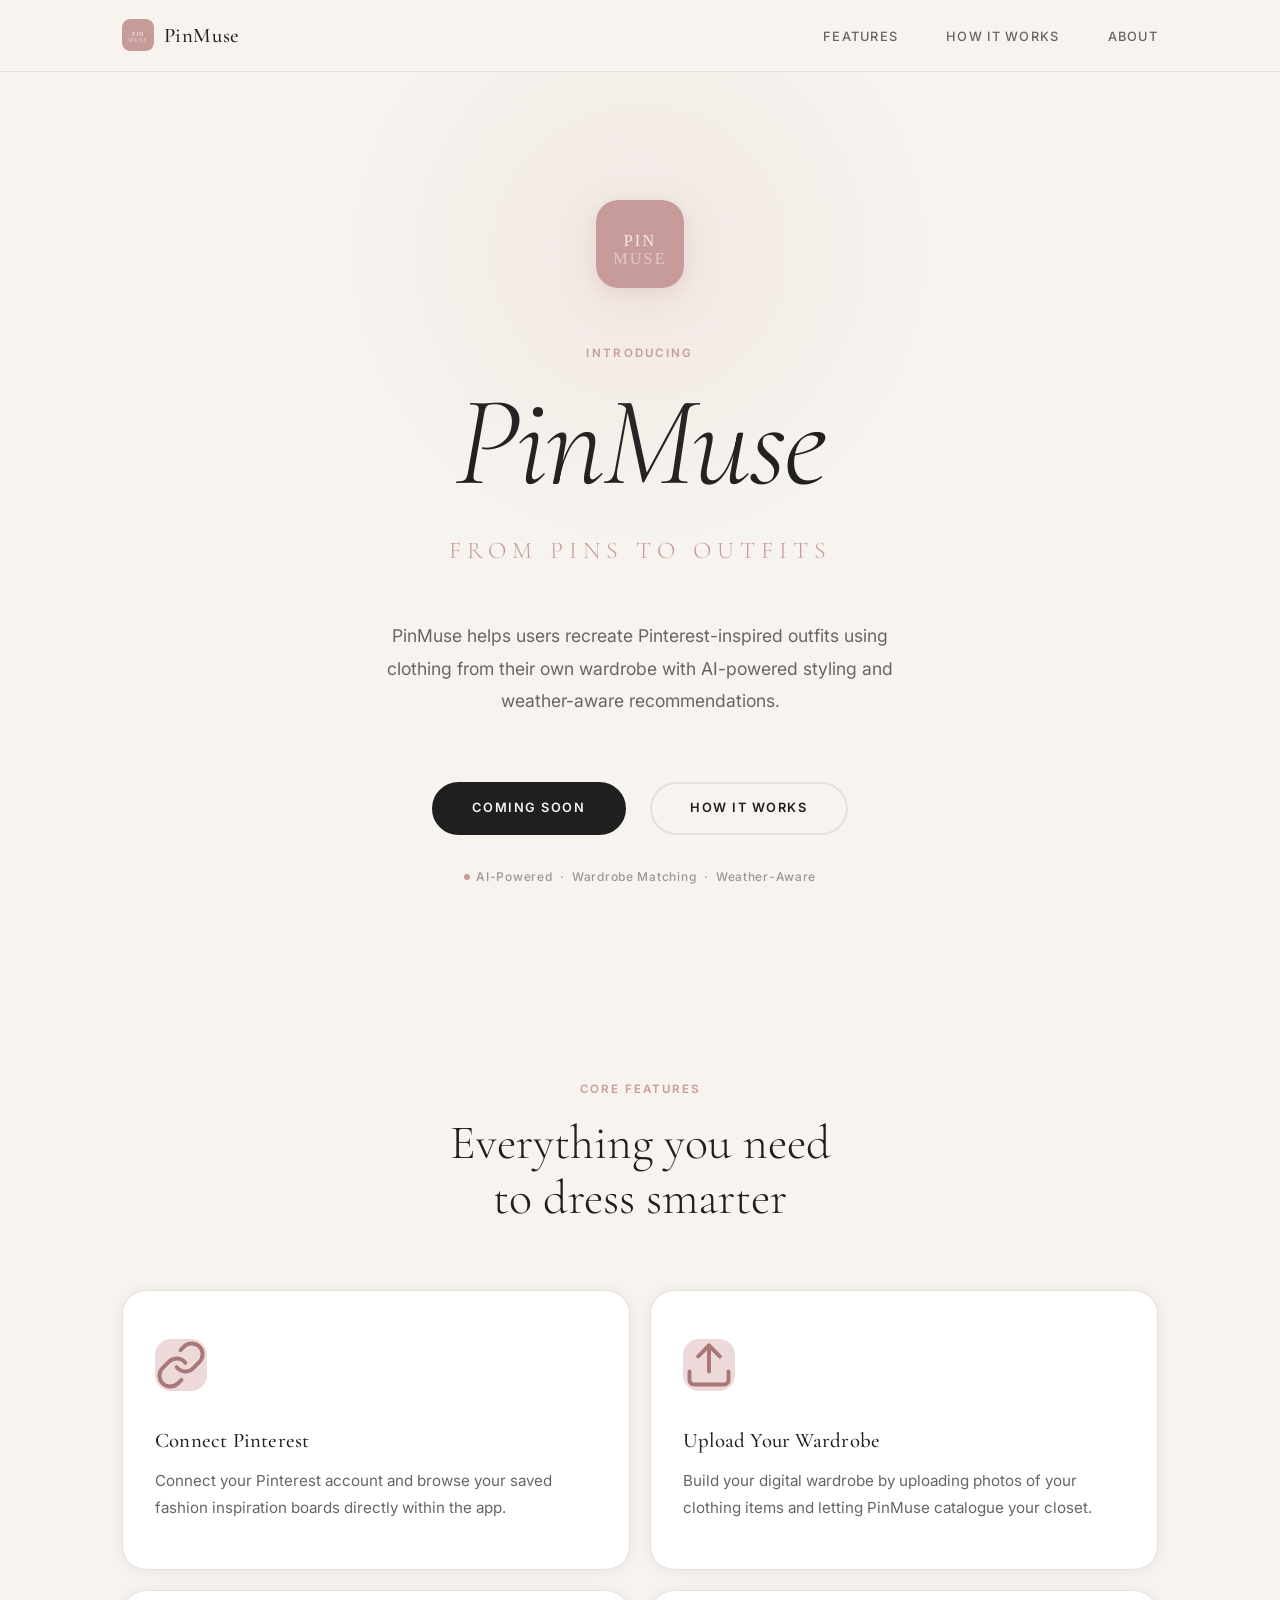
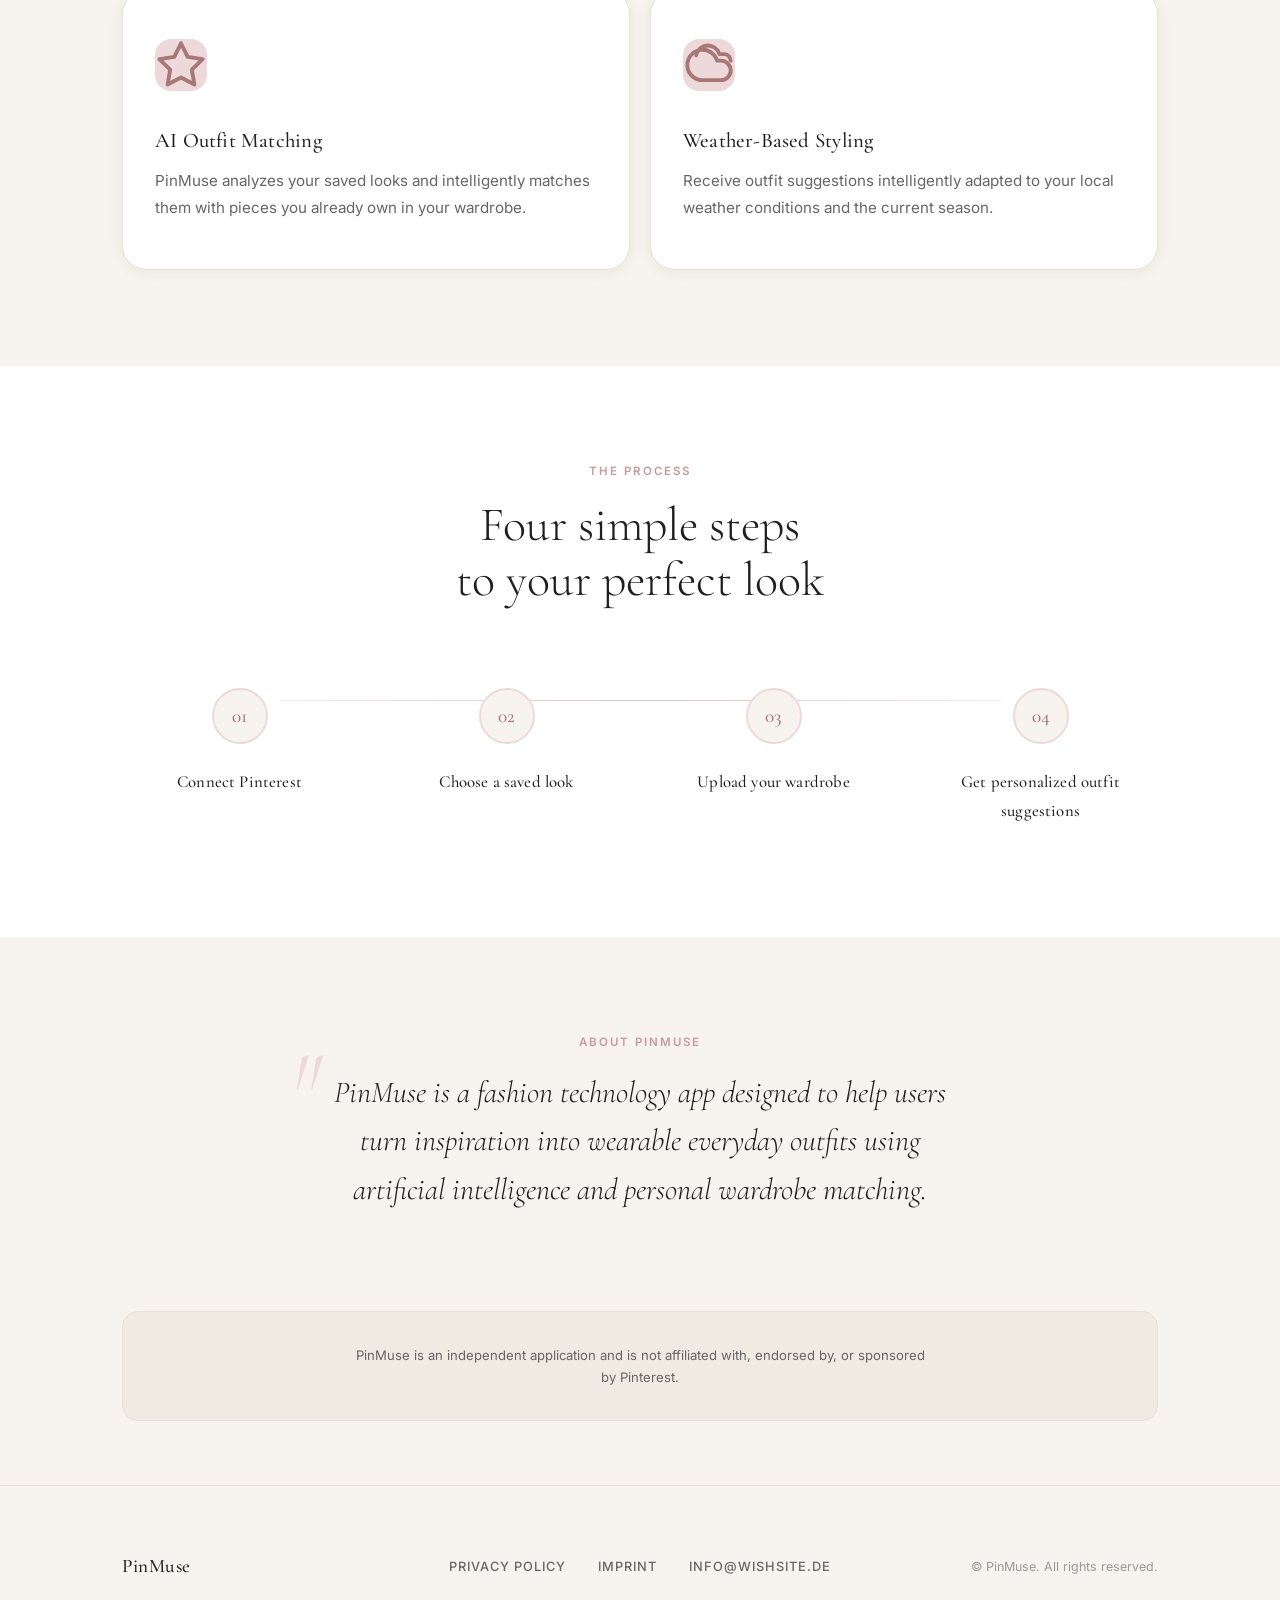
==== index.html @ d94e02b8 "initial commit" ====
<!DOCTYPE html>
<html lang="en">
<head>
  <meta charset="UTF-8" />
  <meta name="viewport" content="width=device-width, initial-scale=1.0" />

  <!-- Primary SEO -->
  <title>PinMuse — From Pins to Outfits</title>
  <meta name="description" content="PinMuse helps users recreate Pinterest-inspired outfits using AI-powered wardrobe matching and weather-aware styling." />
  <meta name="robots" content="index, follow" />
  <link rel="canonical" href="https://pinmuse.com/" />

  <!-- Open Graph -->
  <meta property="og:type"        content="website" />
  <meta property="og:url"         content="https://pinmuse.com/" />
  <meta property="og:title"       content="PinMuse — From Pins to Outfits" />
  <meta property="og:description" content="PinMuse helps users recreate Pinterest-inspired outfits using AI-powered wardrobe matching and weather-aware styling." />
  <meta property="og:image"       content="https://pinmuse.com/assets/og-image.png" />

  <!-- Twitter Card -->
  <meta name="twitter:card"        content="summary_large_image" />
  <meta name="twitter:title"       content="PinMuse — From Pins to Outfits" />
  <meta name="twitter:description" content="PinMuse helps users recreate Pinterest-inspired outfits using AI-powered wardrobe matching and weather-aware styling." />
  <meta name="twitter:image"       content="https://pinmuse.com/assets/og-image.png" />

  <!-- Favicon placeholder -->
  <link rel="icon"             type="image/svg+xml" href="/assets/logo-placeholder.svg" />
  <link rel="apple-touch-icon" href="/assets/logo-placeholder.svg" />

  <link rel="stylesheet" href="styles.css" />
</head>
<body>

  <!-- ======================================================
       Navigation
  ====================================================== -->
  <header>
    <nav class="nav" aria-label="Main navigation">
      <div class="nav-inner">
        <a href="/" class="nav-brand" aria-label="PinMuse home">
          <img
            src="assets/logo-placeholder.svg"
            alt="PinMuse logo"
            class="nav-brand-logo"
            width="32" height="32"
          />
          <span class="nav-brand-name">PinMuse</span>
        </a>
        <ul class="nav-links">
          <li><a href="#features">Features</a></li>
          <li><a href="#how-it-works">How It Works</a></li>
          <li><a href="#about">About</a></li>
        </ul>
      </div>
    </nav>
  </header>


  <main>

    <!-- ====================================================
         Hero
    ==================================================== -->
    <section class="hero" id="hero" aria-labelledby="hero-title">
      <a href="/" class="hero-logo-wrap" aria-label="PinMuse">
        <img
          src="assets/logo-placeholder.svg"
          alt="PinMuse app icon"
          class="hero-logo"
          width="88" height="88"
        />
      </a>

      <p class="hero-eyebrow">Introducing</p>

      <h1 class="hero-title" id="hero-title">PinMuse</h1>

      <p class="hero-tagline">From Pins to Outfits</p>

      <p class="hero-description">
        PinMuse helps users recreate Pinterest-inspired outfits using clothing
        from their own wardrobe with AI-powered styling and weather-aware
        recommendations.
      </p>

      <div class="hero-cta">
        <a href="#features" class="btn btn-primary">Coming Soon</a>
        <a href="#how-it-works" class="btn btn-outline">How It Works</a>
      </div>

      <p class="hero-badge">
        <span aria-hidden="true"></span>
        AI-Powered &nbsp;·&nbsp; Wardrobe Matching &nbsp;·&nbsp; Weather-Aware
      </p>
    </section>


    <!-- ====================================================
         Features
    ==================================================== -->
    <section class="features" id="features" aria-labelledby="features-title">
      <div class="container">
        <div class="section-header">
          <span class="section-eyebrow">Core Features</span>
          <h2 class="section-title" id="features-title">Everything you need<br>to dress smarter</h2>
        </div>

        <div class="features-grid">

          <!-- Feature 1: Connect Pinterest -->
          <article class="feature-card">
            <div class="feature-icon" aria-hidden="true">
              <svg viewBox="0 0 24 24" fill="none" stroke="currentColor" stroke-width="1.8" stroke-linecap="round" stroke-linejoin="round">
                <path d="M10 13a5 5 0 0 0 7.54.54l3-3a5 5 0 0 0-7.07-7.07l-1.72 1.71"/>
                <path d="M14 11a5 5 0 0 0-7.54-.54l-3 3a5 5 0 0 0 7.07 7.07l1.71-1.71"/>
              </svg>
            </div>
            <h3 class="feature-title">Connect Pinterest</h3>
            <p class="feature-desc">
              Connect your Pinterest account and browse your saved fashion
              inspiration boards directly within the app.
            </p>
          </article>

          <!-- Feature 2: Upload Your Wardrobe -->
          <article class="feature-card">
            <div class="feature-icon" aria-hidden="true">
              <svg viewBox="0 0 24 24" fill="none" stroke="currentColor" stroke-width="1.8" stroke-linecap="round" stroke-linejoin="round">
                <path d="M21 15v4a2 2 0 0 1-2 2H5a2 2 0 0 1-2-2v-4"/>
                <polyline points="17 8 12 3 7 8"/>
                <line x1="12" y1="3" x2="12" y2="15"/>
              </svg>
            </div>
            <h3 class="feature-title">Upload Your Wardrobe</h3>
            <p class="feature-desc">
              Build your digital wardrobe by uploading photos of your clothing
              items and letting PinMuse catalogue your closet.
            </p>
          </article>

          <!-- Feature 3: AI Outfit Matching -->
          <article class="feature-card">
            <div class="feature-icon" aria-hidden="true">
              <svg viewBox="0 0 24 24" fill="none" stroke="currentColor" stroke-width="1.8" stroke-linecap="round" stroke-linejoin="round">
                <polygon points="12 2 15.09 8.26 22 9.27 17 14.14 18.18 21.02 12 17.77 5.82 21.02 7 14.14 2 9.27 8.91 8.26 12 2"/>
              </svg>
            </div>
            <h3 class="feature-title">AI Outfit Matching</h3>
            <p class="feature-desc">
              PinMuse analyzes your saved looks and intelligently matches them
              with pieces you already own in your wardrobe.
            </p>
          </article>

          <!-- Feature 4: Weather-Based Styling -->
          <article class="feature-card">
            <div class="feature-icon" aria-hidden="true">
              <svg viewBox="0 0 24 24" fill="none" stroke="currentColor" stroke-width="1.8" stroke-linecap="round" stroke-linejoin="round">
                <path d="M17.5 19H9a7 7 0 1 1 6.71-9h1.79a4.5 4.5 0 1 1 0 9Z"/>
                <path d="M22 10a3 3 0 0 0-3-3h-2.207a5.502 5.502 0 0 0-10.702.5"/>
              </svg>
            </div>
            <h3 class="feature-title">Weather-Based Styling</h3>
            <p class="feature-desc">
              Receive outfit suggestions intelligently adapted to your local
              weather conditions and the current season.
            </p>
          </article>

        </div>
      </div>
    </section>


    <!-- ====================================================
         How It Works
    ==================================================== -->
    <section class="how-it-works" id="how-it-works" aria-labelledby="hiw-title">
      <div class="container">
        <div class="section-header">
          <span class="section-eyebrow">The Process</span>
          <h2 class="section-title" id="hiw-title">Four simple steps<br>to your perfect look</h2>
        </div>

        <div class="steps-grid">

          <div class="step">
            <div class="step-number" aria-hidden="true">01</div>
            <h3 class="step-title">Connect Pinterest</h3>
          </div>

          <div class="step">
            <div class="step-number" aria-hidden="true">02</div>
            <h3 class="step-title">Choose a saved look</h3>
          </div>

          <div class="step">
            <div class="step-number" aria-hidden="true">03</div>
            <h3 class="step-title">Upload your wardrobe</h3>
          </div>

          <div class="step">
            <div class="step-number" aria-hidden="true">04</div>
            <h3 class="step-title">Get personalized outfit suggestions</h3>
          </div>

        </div>
      </div>
    </section>


    <!-- ====================================================
         About
    ==================================================== -->
    <section class="about" id="about" aria-labelledby="about-title">
      <div class="about-inner">
        <span class="section-eyebrow" id="about-title">About PinMuse</span>
        <p class="about-quote">
          PinMuse is a fashion technology app designed to help users turn
          inspiration into wearable everyday outfits using artificial
          intelligence and personal wardrobe matching.
        </p>
      </div>
    </section>


    <!-- ====================================================
         Disclaimer
    ==================================================== -->
    <section class="disclaimer-section" aria-label="Disclaimer">
      <div class="container">
        <div class="disclaimer-box">
          <p>
            PinMuse is an independent application and is not affiliated with,
            endorsed by, or sponsored by Pinterest.
          </p>
        </div>
      </div>
    </section>

  </main>


  <!-- ======================================================
       Footer
  ====================================================== -->
  <footer class="footer">
    <div class="footer-inner">

      <span class="footer-brand-name">PinMuse</span>

      <nav class="footer-links" aria-label="Footer navigation">
        <a href="/privacy-policy.html">Privacy Policy</a>
        <a href="/imprint.html">Imprint</a>
        <a href="mailto:info@wishsite.de">info@wishsite.de</a>
      </nav>

      <p class="footer-copy">© PinMuse. All rights reserved.</p>

    </div>
  </footer>

</body>
</html>
---- styles.css ----
/* ============================================================
   PinMuse — styles.css
   Premium minimal fashion-tech aesthetic
   ============================================================ */

/* ------------------------------------------------------------
   0. Google Fonts
   ------------------------------------------------------------ */
@import url('https://fonts.googleapis.com/css2?family=Cormorant+Garamond:ital,wght@0,300;0,400;0,500;0,600;1,300;1,400;1,500&family=Inter:wght@300;400;500;600&display=swap');


/* ------------------------------------------------------------
   1. Design Tokens
   ------------------------------------------------------------ */
:root {
  /* Colours */
  --clr-bg:             #F7F3EE;
  --clr-surface:        #FFFFFF;
  --clr-surface-alt:    #F0EAE2;
  --clr-text:           #1F1F1F;
  --clr-text-secondary: #666666;
  --clr-text-muted:     #999999;
  --clr-accent:         #C89B9B;
  --clr-accent-light:   #EDD9D9;
  --clr-accent-dark:    #A87878;
  --clr-border:         #E8E0D8;
  --clr-shadow:         rgba(31, 31, 31, 0.06);

  /* Typography */
  --font-display: 'Cormorant Garamond', Georgia, 'Times New Roman', serif;
  --font-body:    'Inter', -apple-system, BlinkMacSystemFont, 'Helvetica Neue', sans-serif;

  /* Border-radius */
  --radius-xs: 6px;
  --radius-sm: 10px;
  --radius-md: 16px;
  --radius-lg: 24px;
  --radius-xl: 36px;

  /* Spacing scale */
  --sp-1: 0.5rem;
  --sp-2: 1rem;
  --sp-3: 1.5rem;
  --sp-4: 2rem;
  --sp-6: 3rem;
  --sp-8: 4rem;
  --sp-12: 6rem;
  --sp-16: 8rem;

  /* Misc */
  --max-w: 1100px;
  --ease: cubic-bezier(0.25, 0.46, 0.45, 0.94);
  --transition: 0.28s var(--ease);
}


/* ------------------------------------------------------------
   2. Reset & Base
   ------------------------------------------------------------ */
*, *::before, *::after {
  box-sizing: border-box;
  margin: 0;
  padding: 0;
}

html {
  scroll-behavior: smooth;
  -webkit-text-size-adjust: 100%;
}

body {
  background-color: var(--clr-bg);
  color: var(--clr-text);
  font-family: var(--font-body);
  font-size: 16px;
  line-height: 1.7;
  -webkit-font-smoothing: antialiased;
  -moz-osx-font-smoothing: grayscale;
}

img, svg { display: block; max-width: 100%; height: auto; }
a { color: inherit; text-decoration: none; }
ul, ol { list-style: none; }
button { cursor: pointer; font-family: inherit; }


/* ------------------------------------------------------------
   3. Utility
   ------------------------------------------------------------ */
.container {
  max-width: var(--max-w);
  margin: 0 auto;
  padding: 0 var(--sp-4);
}

.visually-hidden {
  position: absolute;
  width: 1px; height: 1px;
  overflow: hidden;
  clip: rect(0 0 0 0);
  white-space: nowrap;
}

.section-eyebrow {
  display: block;
  font-size: 0.72rem;
  font-weight: 600;
  letter-spacing: 0.18em;
  text-transform: uppercase;
  color: var(--clr-accent);
  margin-bottom: var(--sp-2);
}

.section-title {
  font-family: var(--font-display);
  font-size: clamp(2rem, 4vw, 3rem);
  font-weight: 300;
  line-height: 1.15;
  color: var(--clr-text);
}

.section-header {
  text-align: center;
  margin-bottom: var(--sp-8);
}


/* ------------------------------------------------------------
   4. Navigation
   ------------------------------------------------------------ */
.nav {
  position: sticky;
  top: 0;
  z-index: 200;
  background: rgba(247, 243, 238, 0.88);
  backdrop-filter: blur(14px);
  -webkit-backdrop-filter: blur(14px);
  border-bottom: 1px solid var(--clr-border);
}

.nav-inner {
  max-width: var(--max-w);
  margin: 0 auto;
  padding: 1.1rem var(--sp-4);
  display: flex;
  align-items: center;
  justify-content: space-between;
  gap: var(--sp-4);
}

.nav-brand {
  display: flex;
  align-items: center;
  gap: 0.6rem;
}

.nav-brand-logo {
  width: 32px;
  height: 32px;
  border-radius: 8px;
}

.nav-brand-name {
  font-family: var(--font-display);
  font-size: 1.3rem;
  font-weight: 500;
  letter-spacing: 0.03em;
  color: var(--clr-text);
}

.nav-links {
  display: flex;
  align-items: center;
  gap: var(--sp-6);
}

.nav-links a {
  font-size: 0.8rem;
  font-weight: 500;
  letter-spacing: 0.1em;
  text-transform: uppercase;
  color: var(--clr-text-secondary);
  transition: color var(--transition);
}

.nav-links a:hover { color: var(--clr-accent); }

@media (max-width: 640px) {
  .nav-links { display: none; }
}


/* ------------------------------------------------------------
   5. Buttons
   ------------------------------------------------------------ */
.btn {
  display: inline-flex;
  align-items: center;
  justify-content: center;
  gap: 0.5rem;
  padding: 0.85rem 2.4rem;
  border-radius: 100px;
  font-size: 0.8rem;
  font-weight: 600;
  letter-spacing: 0.12em;
  text-transform: uppercase;
  border: 2px solid transparent;
  transition: all var(--transition);
  white-space: nowrap;
  user-select: none;
}

.btn-primary {
  background: var(--clr-text);
  color: var(--clr-bg);
  border-color: var(--clr-text);
}

.btn-primary:hover {
  background: var(--clr-accent-dark);
  border-color: var(--clr-accent-dark);
  transform: translateY(-2px);
  box-shadow: 0 10px 28px rgba(168, 120, 120, 0.35);
}

.btn-outline {
  background: transparent;
  color: var(--clr-text);
  border-color: var(--clr-border);
}

.btn-outline:hover {
  border-color: var(--clr-accent);
  color: var(--clr-accent);
}


/* ------------------------------------------------------------
   6. Hero
   ------------------------------------------------------------ */
.hero {
  padding: var(--sp-16) var(--sp-4) var(--sp-12);
  text-align: center;
  position: relative;
  overflow: hidden;
}

.hero::before {
  content: '';
  position: absolute;
  top: -120px;
  left: 50%;
  transform: translateX(-50%);
  width: 600px;
  height: 600px;
  background: radial-gradient(circle, rgba(200, 155, 155, 0.12) 0%, transparent 70%);
  pointer-events: none;
}

.hero-logo-wrap {
  display: inline-block;
  margin-bottom: var(--sp-6);
}

.hero-logo {
  width: 88px;
  height: 88px;
  border-radius: 22px;
  box-shadow:
    0 4px 16px rgba(200, 155, 155, 0.20),
    0 12px 40px rgba(200, 155, 155, 0.15);
  transition: transform var(--transition);
}

.hero-logo:hover {
  transform: scale(1.04);
}

.hero-eyebrow {
  font-size: 0.72rem;
  font-weight: 600;
  letter-spacing: 0.2em;
  text-transform: uppercase;
  color: var(--clr-accent);
  margin-bottom: var(--sp-2);
}

.hero-title {
  font-family: var(--font-display);
  font-size: clamp(4.5rem, 12vw, 8rem);
  font-weight: 300;
  line-height: 1.0;
  letter-spacing: -0.02em;
  font-style: italic;
  color: var(--clr-text);
  margin-bottom: var(--sp-3);
}

.hero-tagline {
  font-family: var(--font-display);
  font-size: clamp(1rem, 2.5vw, 1.5rem);
  font-weight: 300;
  letter-spacing: 0.25em;
  text-transform: uppercase;
  color: var(--clr-accent);
  margin-bottom: var(--sp-6);
}

.hero-description {
  font-size: 1.1rem;
  color: var(--clr-text-secondary);
  max-width: 520px;
  margin: 0 auto var(--sp-8);
  line-height: 1.85;
}

.hero-cta {
  display: flex;
  align-items: center;
  justify-content: center;
  gap: var(--sp-3);
  flex-wrap: wrap;
}

.hero-badge {
  display: inline-flex;
  align-items: center;
  gap: 0.4rem;
  font-size: 0.75rem;
  font-weight: 500;
  color: var(--clr-text-muted);
  letter-spacing: 0.06em;
  margin-top: var(--sp-4);
}

.hero-badge span {
  display: inline-block;
  width: 6px; height: 6px;
  border-radius: 50%;
  background: var(--clr-accent);
}


/* ------------------------------------------------------------
   7. Feature Cards
   ------------------------------------------------------------ */
.features {
  padding: var(--sp-12) 0;
}

.features-grid {
  display: grid;
  grid-template-columns: repeat(2, 1fr);
  gap: 1.25rem;
}

@media (max-width: 700px) {
  .features-grid { grid-template-columns: 1fr; }
}

.feature-card {
  background: var(--clr-surface);
  border-radius: var(--radius-lg);
  padding: var(--sp-6) var(--sp-4);
  border: 1px solid var(--clr-border);
  transition: all var(--transition);
  box-shadow: 0 2px 16px var(--clr-shadow);
  position: relative;
  overflow: hidden;
}

.feature-card::after {
  content: '';
  position: absolute;
  inset: 0;
  border-radius: var(--radius-lg);
  border: 2px solid var(--clr-accent-light);
  opacity: 0;
  transition: opacity var(--transition);
  pointer-events: none;
}

.feature-card:hover {
  transform: translateY(-5px);
  box-shadow: 0 20px 48px rgba(31, 31, 31, 0.10);
}

.feature-card:hover::after { opacity: 1; }

.feature-icon {
  width: 52px;
  height: 52px;
  background: var(--clr-accent-light);
  border-radius: var(--radius-md);
  display: flex;
  align-items: center;
  justify-content: center;
  margin-bottom: var(--sp-4);
  color: var(--clr-accent-dark);
  transition: background var(--transition);
}

.feature-card:hover .feature-icon {
  background: var(--clr-accent);
  color: white;
}

.feature-title {
  font-family: var(--font-display);
  font-size: 1.3rem;
  font-weight: 500;
  color: var(--clr-text);
  margin-bottom: 0.6rem;
  letter-spacing: 0.01em;
}

.feature-desc {
  font-size: 0.95rem;
  color: var(--clr-text-secondary);
  line-height: 1.75;
}


/* ------------------------------------------------------------
   8. How It Works
   ------------------------------------------------------------ */
.how-it-works {
  padding: var(--sp-12) 0;
  background: var(--clr-surface);
}

.steps-grid {
  display: grid;
  grid-template-columns: repeat(4, 1fr);
  gap: var(--sp-4);
  position: relative;
}

.steps-grid::before {
  content: '';
  position: absolute;
  top: 28px;
  left: calc(12.5% + 28px);
  right: calc(12.5% + 28px);
  height: 1px;
  background: linear-gradient(90deg, var(--clr-accent-light), var(--clr-accent), var(--clr-accent-light));
  opacity: 0.6;
  pointer-events: none;
}

@media (max-width: 860px) {
  .steps-grid {
    grid-template-columns: repeat(2, 1fr);
    gap: var(--sp-6);
  }
  .steps-grid::before { display: none; }
}

@media (max-width: 500px) {
  .steps-grid { grid-template-columns: 1fr; }
}

.step {
  text-align: center;
  padding: var(--sp-2);
}

.step-number {
  width: 56px;
  height: 56px;
  border-radius: 50%;
  background: var(--clr-bg);
  border: 2px solid var(--clr-accent-light);
  color: var(--clr-accent-dark);
  font-family: var(--font-display);
  font-size: 1.2rem;
  font-weight: 500;
  display: flex;
  align-items: center;
  justify-content: center;
  margin: 0 auto var(--sp-3);
  transition: all var(--transition);
  position: relative;
  z-index: 1;
}

.step:hover .step-number {
  background: var(--clr-accent);
  border-color: var(--clr-accent);
  color: white;
  transform: scale(1.08);
  box-shadow: 0 6px 20px rgba(200, 155, 155, 0.40);
}

.step-title {
  font-family: var(--font-display);
  font-size: 1.05rem;
  font-weight: 500;
  color: var(--clr-text);
  letter-spacing: 0.01em;
}


/* ------------------------------------------------------------
   9. About
   ------------------------------------------------------------ */
.about {
  padding: var(--sp-12) 0;
  text-align: center;
}

.about-inner {
  max-width: 720px;
  margin: 0 auto;
  padding: 0 var(--sp-4);
}

.about-quote {
  font-family: var(--font-display);
  font-size: clamp(1.3rem, 2.8vw, 1.9rem);
  font-weight: 300;
  font-style: italic;
  color: var(--clr-text);
  line-height: 1.6;
  position: relative;
}

.about-quote::before {
  content: '"';
  font-size: clamp(4rem, 8vw, 7rem);
  color: var(--clr-accent-light);
  font-family: var(--font-display);
  position: absolute;
  top: -2rem;
  left: -1.5rem;
  line-height: 1;
  pointer-events: none;
}


/* ------------------------------------------------------------
   10. Disclaimer
   ------------------------------------------------------------ */
.disclaimer-section {
  padding: 0 0 var(--sp-8);
}

.disclaimer-box {
  background: var(--clr-surface-alt);
  border: 1px solid var(--clr-border);
  border-radius: var(--radius-md);
  padding: var(--sp-4) var(--sp-6);
  text-align: center;
}

.disclaimer-box p {
  font-size: 0.82rem;
  color: var(--clr-text-secondary);
  line-height: 1.7;
  max-width: 580px;
  margin: 0 auto;
}


/* ------------------------------------------------------------
   11. Footer
   ------------------------------------------------------------ */
.footer {
  padding: var(--sp-8) 0;
  border-top: 1px solid var(--clr-border);
}

.footer-inner {
  max-width: var(--max-w);
  margin: 0 auto;
  padding: 0 var(--sp-4);
  display: grid;
  grid-template-columns: 1fr auto 1fr;
  align-items: center;
  gap: var(--sp-4);
}

@media (max-width: 640px) {
  .footer-inner {
    grid-template-columns: 1fr;
    text-align: center;
    gap: var(--sp-3);
  }
  .footer-links { justify-content: center; }
  .footer-copy { text-align: center; }
}

.footer-brand-name {
  font-family: var(--font-display);
  font-size: 1.2rem;
  font-weight: 500;
  letter-spacing: 0.03em;
  color: var(--clr-text);
}

.footer-links {
  display: flex;
  align-items: center;
  justify-content: center;
  gap: var(--sp-4);
  flex-wrap: wrap;
}

.footer-links a {
  font-size: 0.8rem;
  font-weight: 500;
  letter-spacing: 0.08em;
  text-transform: uppercase;
  color: var(--clr-text-secondary);
  transition: color var(--transition);
}

.footer-links a:hover { color: var(--clr-accent); }

.footer-copy {
  font-size: 0.78rem;
  color: var(--clr-text-muted);
  text-align: right;
}


/* ------------------------------------------------------------
   12. Content pages (Privacy Policy, Imprint)
   ------------------------------------------------------------ */
.page-nav {
  position: sticky;
  top: 0;
  z-index: 200;
  background: rgba(247, 243, 238, 0.88);
  backdrop-filter: blur(14px);
  -webkit-backdrop-filter: blur(14px);
  border-bottom: 1px solid var(--clr-border);
}

.page-nav .nav-inner {
  max-width: var(--max-w);
  margin: 0 auto;
  padding: 1.1rem var(--sp-4);
  display: flex;
  align-items: center;
  gap: var(--sp-4);
}

.page-nav .back-link {
  font-size: 0.8rem;
  font-weight: 500;
  letter-spacing: 0.08em;
  text-transform: uppercase;
  color: var(--clr-text-secondary);
  display: flex;
  align-items: center;
  gap: 0.4rem;
  transition: color var(--transition);
}

.page-nav .back-link:hover { color: var(--clr-accent); }

.page-hero {
  padding: var(--sp-12) var(--sp-4) var(--sp-8);
  text-align: center;
  border-bottom: 1px solid var(--clr-border);
}

.page-hero-eyebrow {
  font-size: 0.72rem;
  font-weight: 600;
  letter-spacing: 0.18em;
  text-transform: uppercase;
  color: var(--clr-accent);
  margin-bottom: var(--sp-2);
}

.page-hero-title {
  font-family: var(--font-display);
  font-size: clamp(2.4rem, 6vw, 4rem);
  font-weight: 300;
  font-style: italic;
  color: var(--clr-text);
  margin-bottom: var(--sp-3);
}

.page-hero-subtitle {
  font-size: 0.95rem;
  color: var(--clr-text-secondary);
}

.page-content {
  max-width: 760px;
  margin: 0 auto;
  padding: var(--sp-8) var(--sp-4) var(--sp-16);
}

.page-content h2 {
  font-family: var(--font-display);
  font-size: 1.5rem;
  font-weight: 500;
  color: var(--clr-text);
  margin-top: var(--sp-8);
  margin-bottom: var(--sp-3);
  padding-top: var(--sp-3);
  border-top: 1px solid var(--clr-border);
}

.page-content h2:first-of-type {
  margin-top: 0;
  border-top: none;
  padding-top: 0;
}

.page-content p {
  font-size: 0.96rem;
  color: var(--clr-text-secondary);
  line-height: 1.85;
  margin-bottom: var(--sp-3);
}

.page-content ul,
.page-content ol {
  padding-left: var(--sp-4);
  margin-bottom: var(--sp-3);
}

.page-content ul { list-style: disc; }
.page-content ol { list-style: decimal; }

.page-content li {
  font-size: 0.96rem;
  color: var(--clr-text-secondary);
  line-height: 1.85;
  margin-bottom: 0.4rem;
}

.page-content a {
  color: var(--clr-accent-dark);
  text-decoration: underline;
  text-underline-offset: 3px;
}

.page-content a:hover { color: var(--clr-accent); }

.page-content strong {
  font-weight: 600;
  color: var(--clr-text);
}

/* Warning box (Imprint) */
.warning-box {
  display: flex;
  gap: var(--sp-3);
  background: #FEF9EC;
  border: 1px solid #F0D882;
  border-radius: var(--radius-md);
  padding: var(--sp-4) var(--sp-4);
  margin-bottom: var(--sp-8);
}

.warning-box-icon {
  font-size: 1.4rem;
  flex-shrink: 0;
  line-height: 1.4;
}

.warning-box p {
  font-size: 0.9rem;
  color: #7A5E0C;
  margin: 0;
  font-weight: 500;
}

/* Placeholder highlight */
.placeholder-text {
  background: var(--clr-accent-light);
  color: var(--clr-accent-dark);
  padding: 0.15em 0.45em;
  border-radius: var(--radius-xs);
  font-style: italic;
  font-size: 0.9em;
}

/* Contact card */
.contact-card {
  background: var(--clr-surface);
  border: 1px solid var(--clr-border);
  border-radius: var(--radius-md);
  padding: var(--sp-4) var(--sp-6);
  margin-top: var(--sp-6);
}

.contact-card p {
  margin: 0;
}

.contact-card a {
  color: var(--clr-accent-dark);
}
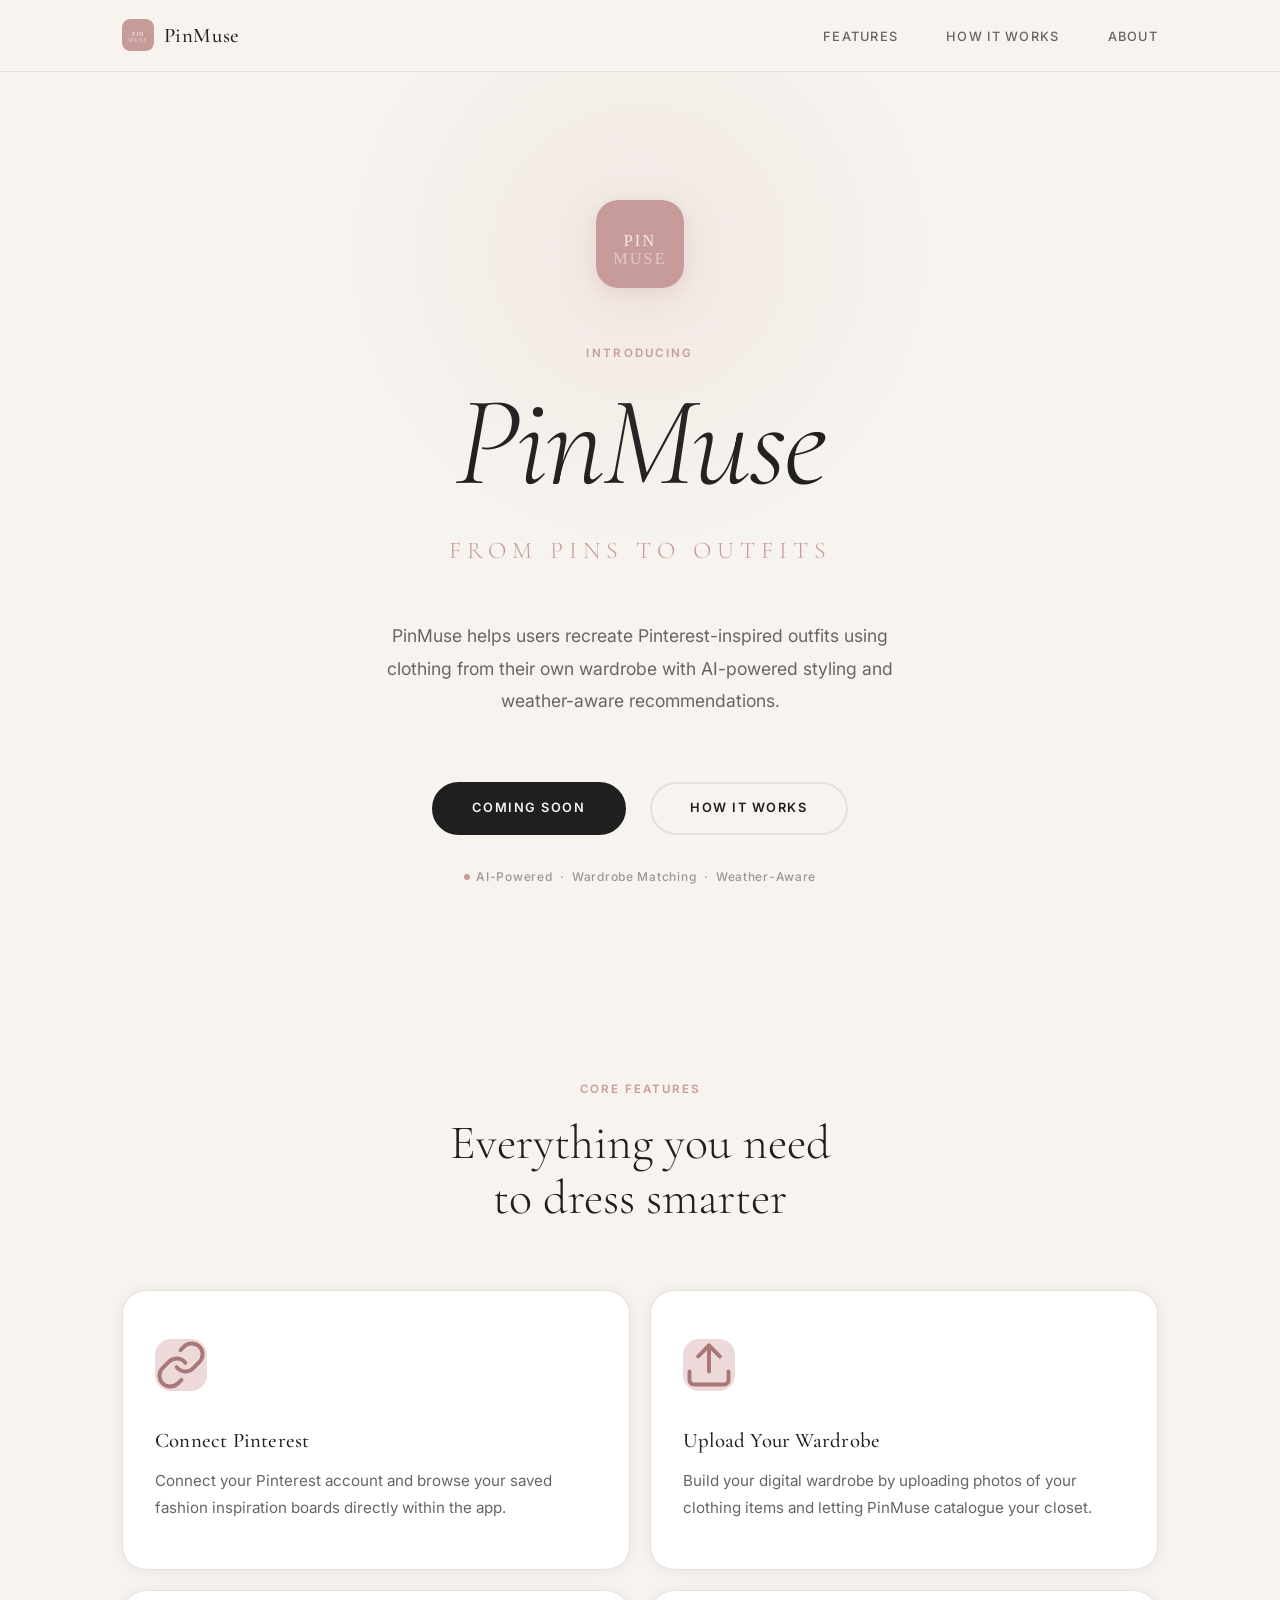
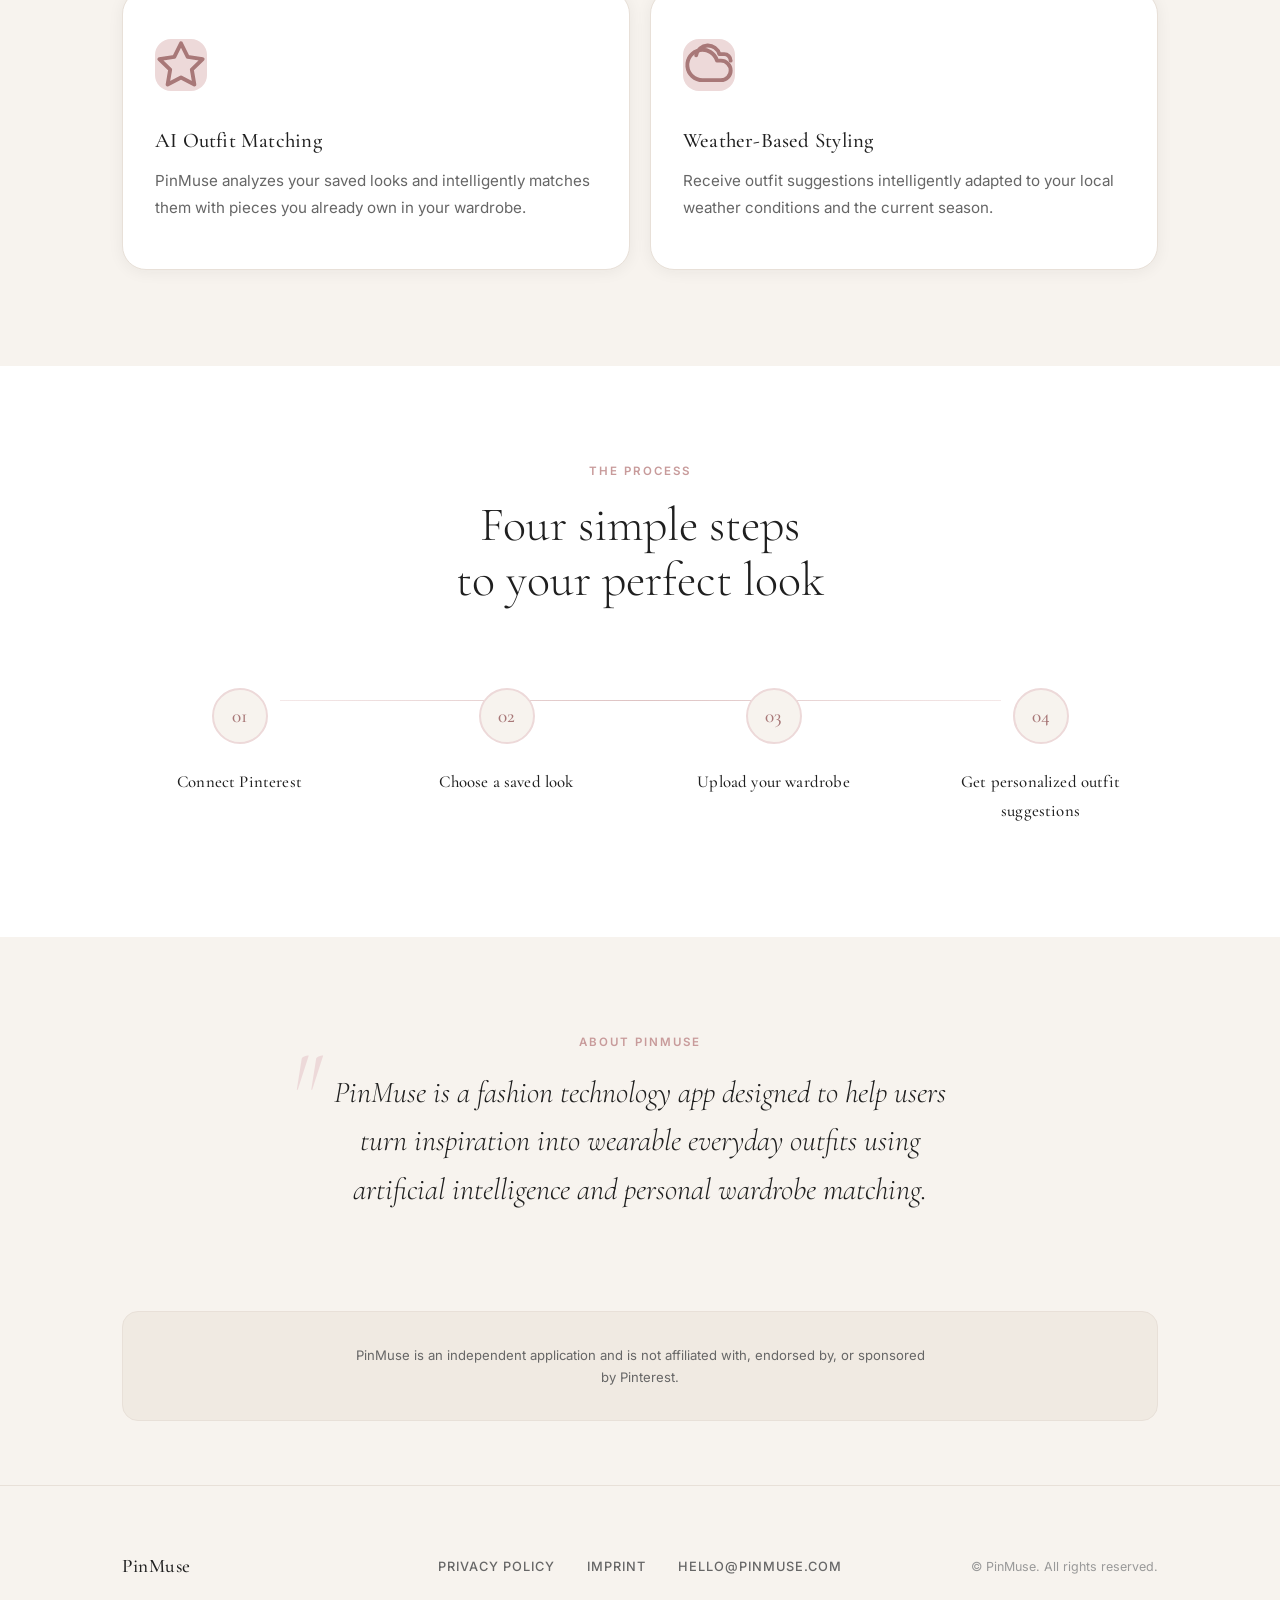
==== commit 4e1c2ff5: "some changes" ====
--- a/index.html
+++ b/index.html
@@ -252,7 +252,7 @@
       <nav class="footer-links" aria-label="Footer navigation">
         <a href="/privacy-policy.html">Privacy Policy</a>
         <a href="/imprint.html">Imprint</a>
-        <a href="mailto:info@wishsite.de">info@wishsite.de</a>
+        <a href="#" class="email-rtl" aria-label="Email PinMuse">moc.esumnip@olleh</a>
       </nav>
 
       <p class="footer-copy">© PinMuse. All rights reserved.</p>
@@ -260,5 +260,15 @@
     </div>
   </footer>
 
+  <script>
+    document.querySelectorAll('a.email-rtl').forEach(function(a) {
+      var email = a.textContent.trim().split('').reverse().join('');
+      a.href = 'mailto:' + email;
+      a.textContent = email;
+      a.style.direction = 'ltr';
+      a.style.unicodeBidi = 'normal';
+    });
+  </script>
+
 </body>
 </html>
--- a/styles.css
+++ b/styles.css
@@ -798,3 +798,10 @@
 .contact-card a {
   color: var(--clr-accent-dark);
 }
+
+/* Email obfuscation — reversed RTL, JS corrects on load */
+.email-rtl {
+  direction: rtl;
+  unicode-bidi: bidi-override;
+  display: inline-block;
+}
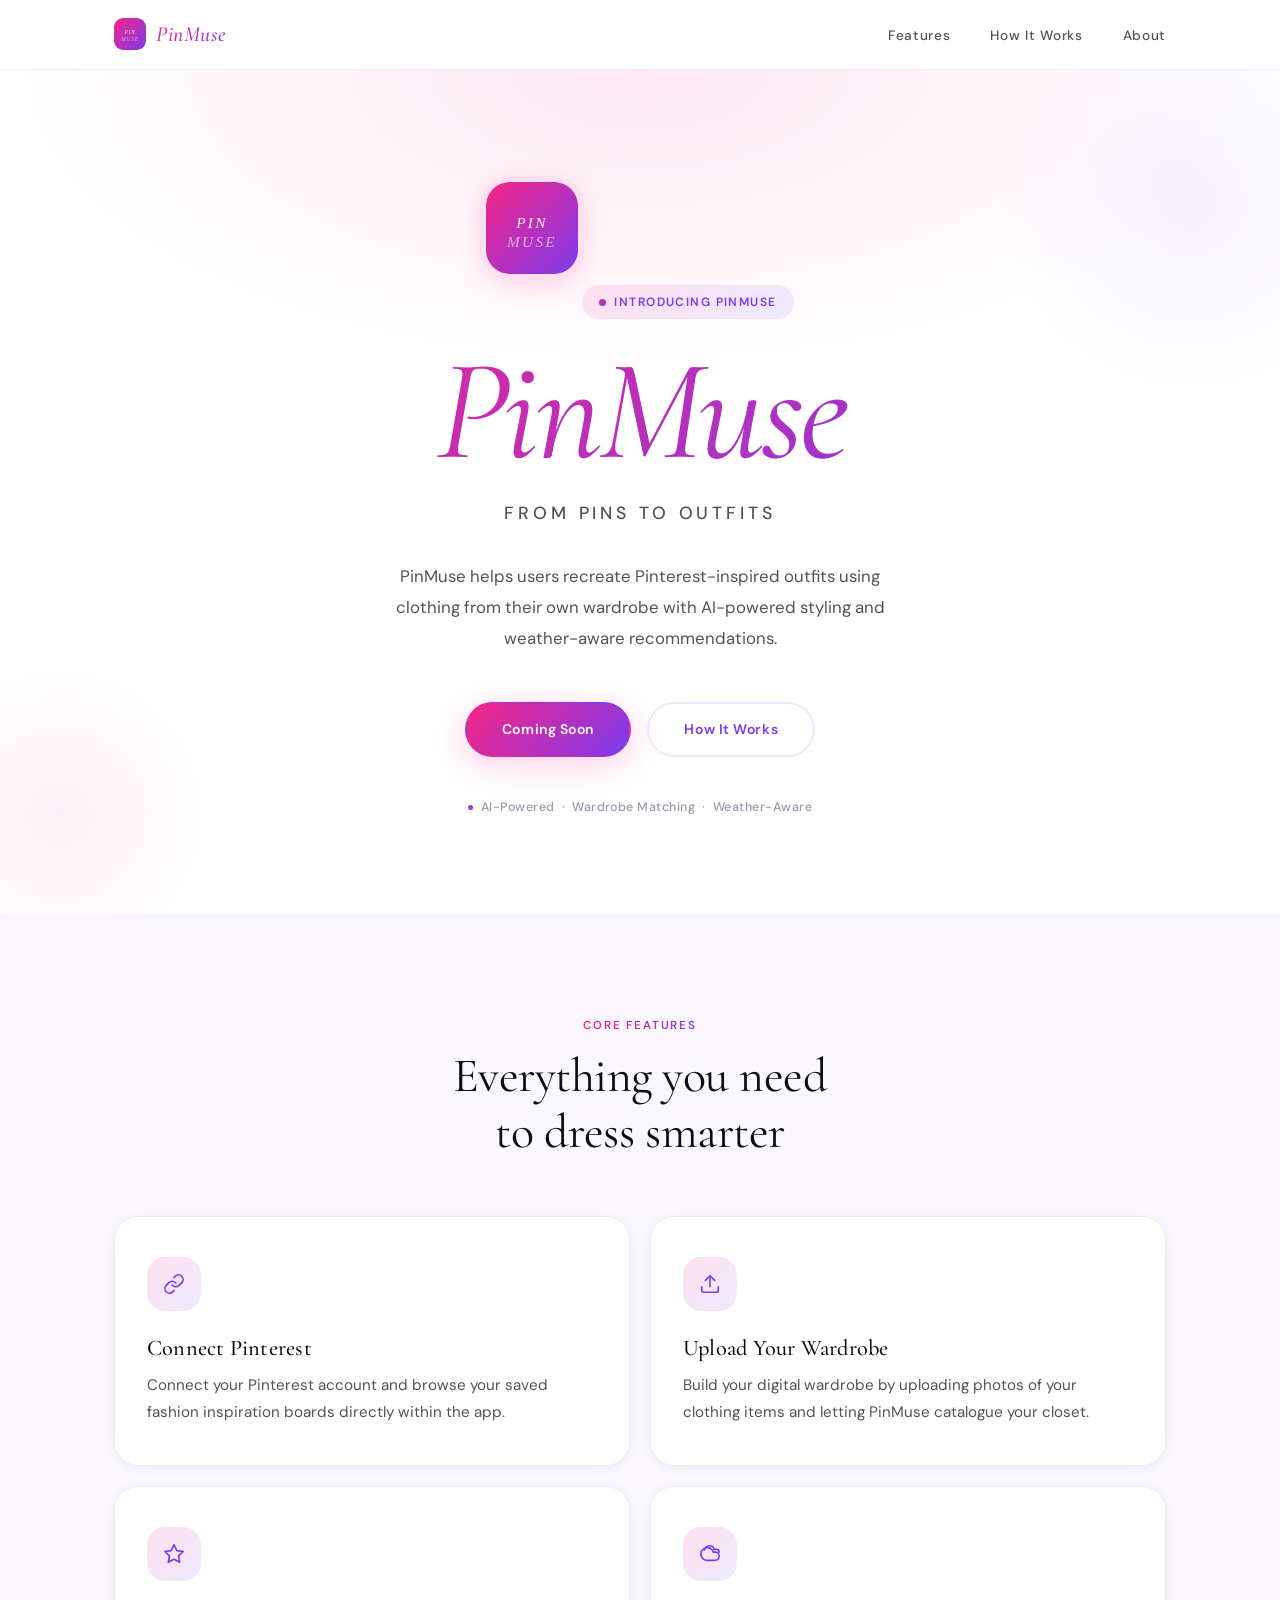
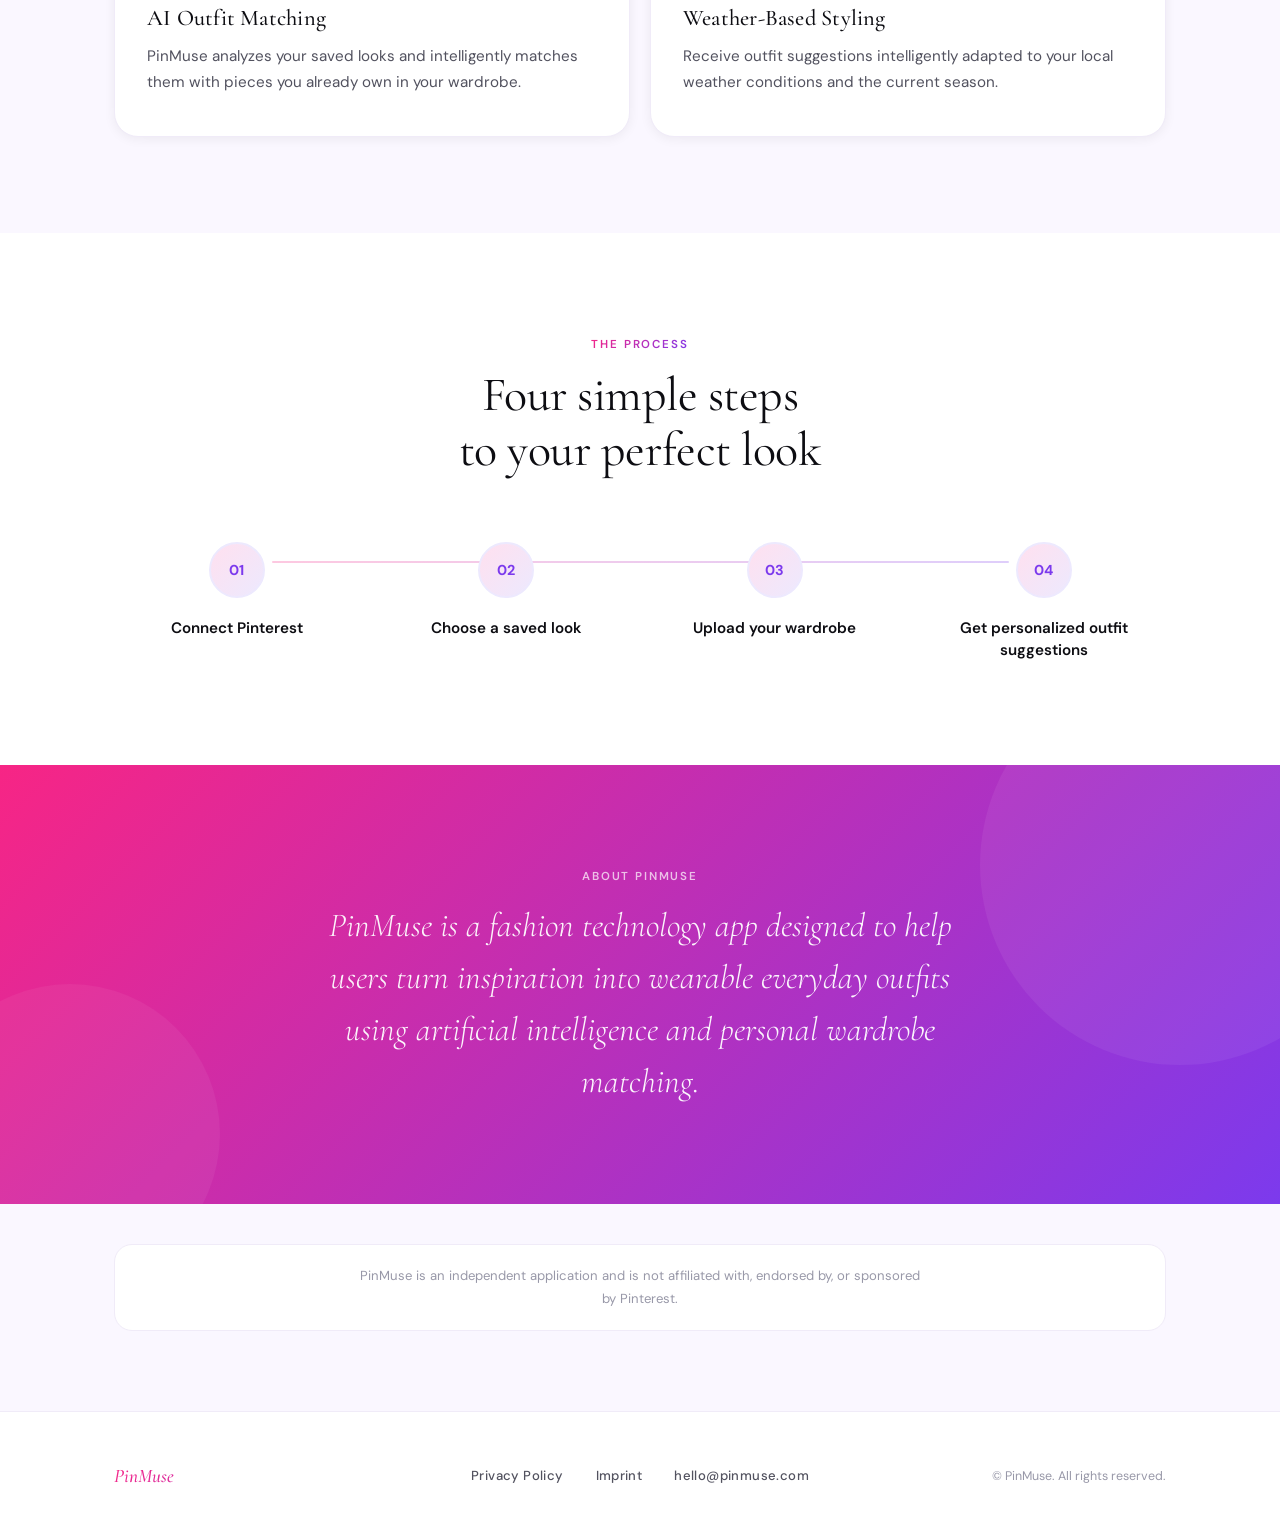
==== commit cb03bb9f: "redesign" ====
--- a/index.html
+++ b/index.html
@@ -24,8 +24,8 @@
   <meta name="twitter:image"       content="https://pinmuse.com/assets/og-image.png" />
 
   <!-- Favicon placeholder -->
-  <link rel="icon"             type="image/svg+xml" href="/assets/logo-placeholder.svg" />
-  <link rel="apple-touch-icon" href="/assets/logo-placeholder.svg" />
+  <link rel="icon"             type="image/svg+xml" href="/assets/pinmuse-logo.svg" />
+  <link rel="apple-touch-icon" href="/assets/pinmuse-logo.svg" />
 
   <link rel="stylesheet" href="styles.css" />
 </head>
@@ -39,7 +39,7 @@
       <div class="nav-inner">
         <a href="/" class="nav-brand" aria-label="PinMuse home">
           <img
-            src="assets/logo-placeholder.svg"
+            src="assets/pinmuse-logo.svg"
             alt="PinMuse logo"
             class="nav-brand-logo"
             width="32" height="32"
@@ -62,16 +62,18 @@
          Hero
     ==================================================== -->
     <section class="hero" id="hero" aria-labelledby="hero-title">
+      <div class="hero-blob-left" aria-hidden="true"></div>
+
       <a href="/" class="hero-logo-wrap" aria-label="PinMuse">
         <img
-          src="assets/logo-placeholder.svg"
+          src="assets/pinmuse-logo.svg"
           alt="PinMuse app icon"
           class="hero-logo"
-          width="88" height="88"
+          width="92" height="92"
         />
       </a>
 
-      <p class="hero-eyebrow">Introducing</p>
+      <p class="hero-eyebrow">Introducing PinMuse</p>
 
       <h1 class="hero-title" id="hero-title">PinMuse</h1>
 
@@ -89,7 +91,7 @@
       </div>
 
       <p class="hero-badge">
-        <span aria-hidden="true"></span>
+        <span class="hero-badge-dot" aria-hidden="true"></span>
         AI-Powered &nbsp;·&nbsp; Wardrobe Matching &nbsp;·&nbsp; Weather-Aware
       </p>
     </section>
--- a/styles.css
+++ b/styles.css
@@ -1,12 +1,12 @@
 /* ============================================================
    PinMuse — styles.css
-   Premium minimal fashion-tech aesthetic
+   Fresh, modern fashion-tech aesthetic for women 14–30
    ============================================================ */
 
 /* ------------------------------------------------------------
    0. Google Fonts
    ------------------------------------------------------------ */
-@import url('https://fonts.googleapis.com/css2?family=Cormorant+Garamond:ital,wght@0,300;0,400;0,500;0,600;1,300;1,400;1,500&family=Inter:wght@300;400;500;600&display=swap');
+@import url('https://fonts.googleapis.com/css2?family=Cormorant+Garamond:ital,wght@0,300;0,400;0,500;1,300;1,400;1,500&family=DM+Sans:wght@300;400;500;600;700&display=swap');
 
 
 /* ------------------------------------------------------------
@@ -14,43 +14,51 @@
    ------------------------------------------------------------ */
 :root {
   /* Colours */
-  --clr-bg:             #F7F3EE;
-  --clr-surface:        #FFFFFF;
-  --clr-surface-alt:    #F0EAE2;
-  --clr-text:           #1F1F1F;
-  --clr-text-secondary: #666666;
-  --clr-text-muted:     #999999;
-  --clr-accent:         #C89B9B;
-  --clr-accent-light:   #EDD9D9;
-  --clr-accent-dark:    #A87878;
-  --clr-border:         #E8E0D8;
-  --clr-shadow:         rgba(31, 31, 31, 0.06);
+  --clr-bg:           #FFFFFF;
+  --clr-surface:      #FFFFFF;
+  --clr-surface-pink: #FFF5F9;
+  --clr-surface-soft: #FAF7FF;
+  --clr-text:         #0D0D12;
+  --clr-text-secondary: #52525F;
+  --clr-text-muted:   #9898A8;
+
+  /* Brand */
+  --clr-pink:         #F72585;
+  --clr-pink-light:   #FFE0EF;
+  --clr-pink-dark:    #C4196B;
+  --clr-violet:       #7C3AED;
+  --clr-violet-light: #EDE9FE;
+  --clr-violet-dark:  #5B21B6;
+
+  /* Gradients */
+  --grad:        linear-gradient(135deg, #F72585 0%, #7C3AED 100%);
+  --grad-soft:   linear-gradient(135deg, #FFE0EF 0%, #EDE9FE 100%);
+  --grad-hero-glow: radial-gradient(ellipse 70% 50% at 50% 0%, rgba(247,37,133,0.10) 0%, transparent 70%);
+
+  /* Borders & Shadows */
+  --clr-border:     #F0EBF8;
+  --shadow-sm:      0 2px 12px rgba(13, 13, 18, 0.06);
+  --shadow-md:      0 6px 28px rgba(13, 13, 18, 0.09);
+  --shadow-pink:    0 8px 32px rgba(247, 37, 133, 0.22);
+  --shadow-card:    0 4px 24px rgba(124, 58, 237, 0.08);
 
   /* Typography */
   --font-display: 'Cormorant Garamond', Georgia, 'Times New Roman', serif;
-  --font-body:    'Inter', -apple-system, BlinkMacSystemFont, 'Helvetica Neue', sans-serif;
-
-  /* Border-radius */
-  --radius-xs: 6px;
-  --radius-sm: 10px;
-  --radius-md: 16px;
-  --radius-lg: 24px;
-  --radius-xl: 36px;
-
-  /* Spacing scale */
-  --sp-1: 0.5rem;
-  --sp-2: 1rem;
-  --sp-3: 1.5rem;
-  --sp-4: 2rem;
-  --sp-6: 3rem;
-  --sp-8: 4rem;
-  --sp-12: 6rem;
-  --sp-16: 8rem;
-
-  /* Misc */
-  --max-w: 1100px;
-  --ease: cubic-bezier(0.25, 0.46, 0.45, 0.94);
-  --transition: 0.28s var(--ease);
+  --font-body:    'DM Sans', -apple-system, BlinkMacSystemFont, 'Helvetica Neue', sans-serif;
+
+  /* Radius */
+  --radius-xs:   6px;
+  --radius-sm:   12px;
+  --radius-md:   18px;
+  --radius-lg:   24px;
+  --radius-xl:   36px;
+  --radius-full: 100px;
+
+  /* Layout */
+  --max-w:    1100px;
+  --ease:     cubic-bezier(0.25, 0.46, 0.45, 0.94);
+  --ease-out: cubic-bezier(0.16, 1, 0.3, 1);
+  --t:        0.25s var(--ease);
 }
 
 
@@ -90,38 +98,36 @@
 .container {
   max-width: var(--max-w);
   margin: 0 auto;
-  padding: 0 var(--sp-4);
-}
-
-.visually-hidden {
-  position: absolute;
-  width: 1px; height: 1px;
-  overflow: hidden;
-  clip: rect(0 0 0 0);
-  white-space: nowrap;
+  padding: 0 1.5rem;
 }
 
 .section-eyebrow {
-  display: block;
+  display: inline-flex;
+  align-items: center;
+  gap: 0.4rem;
   font-size: 0.72rem;
   font-weight: 600;
-  letter-spacing: 0.18em;
+  letter-spacing: 0.16em;
   text-transform: uppercase;
-  color: var(--clr-accent);
-  margin-bottom: var(--sp-2);
+  background: var(--grad);
+  -webkit-background-clip: text;
+  -webkit-text-fill-color: transparent;
+  background-clip: text;
+  margin-bottom: 0.85rem;
 }
 
 .section-title {
   font-family: var(--font-display);
   font-size: clamp(2rem, 4vw, 3rem);
-  font-weight: 300;
+  font-weight: 400;
   line-height: 1.15;
   color: var(--clr-text);
+  letter-spacing: -0.01em;
 }
 
 .section-header {
   text-align: center;
-  margin-bottom: var(--sp-8);
+  margin-bottom: 3.5rem;
 }
 
 
@@ -132,58 +138,61 @@
   position: sticky;
   top: 0;
   z-index: 200;
-  background: rgba(247, 243, 238, 0.88);
-  backdrop-filter: blur(14px);
-  -webkit-backdrop-filter: blur(14px);
+  background: rgba(255, 255, 255, 0.90);
+  backdrop-filter: blur(16px);
+  -webkit-backdrop-filter: blur(16px);
   border-bottom: 1px solid var(--clr-border);
 }
 
 .nav-inner {
   max-width: var(--max-w);
   margin: 0 auto;
-  padding: 1.1rem var(--sp-4);
+  padding: 1rem 1.5rem;
   display: flex;
   align-items: center;
   justify-content: space-between;
-  gap: var(--sp-4);
+  gap: 2rem;
 }
 
 .nav-brand {
   display: flex;
   align-items: center;
-  gap: 0.6rem;
+  gap: 0.65rem;
 }
 
 .nav-brand-logo {
   width: 32px;
   height: 32px;
-  border-radius: 8px;
+  border-radius: 9px;
 }
 
 .nav-brand-name {
   font-family: var(--font-display);
-  font-size: 1.3rem;
+  font-size: 1.35rem;
   font-weight: 500;
-  letter-spacing: 0.03em;
-  color: var(--clr-text);
+  font-style: italic;
+  letter-spacing: 0.02em;
+  background: var(--grad);
+  -webkit-background-clip: text;
+  -webkit-text-fill-color: transparent;
+  background-clip: text;
 }
 
 .nav-links {
   display: flex;
   align-items: center;
-  gap: var(--sp-6);
+  gap: 2.5rem;
 }
 
 .nav-links a {
-  font-size: 0.8rem;
+  font-size: 0.85rem;
   font-weight: 500;
-  letter-spacing: 0.1em;
-  text-transform: uppercase;
+  letter-spacing: 0.05em;
   color: var(--clr-text-secondary);
-  transition: color var(--transition);
-}
-
-.nav-links a:hover { color: var(--clr-accent); }
+  transition: color var(--t);
+}
+
+.nav-links a:hover { color: var(--clr-pink); }
 
 @media (max-width: 640px) {
   .nav-links { display: none; }
@@ -198,154 +207,214 @@
   align-items: center;
   justify-content: center;
   gap: 0.5rem;
-  padding: 0.85rem 2.4rem;
-  border-radius: 100px;
-  font-size: 0.8rem;
+  padding: 0.85rem 2.2rem;
+  border-radius: var(--radius-full);
+  font-family: var(--font-body);
+  font-size: 0.875rem;
+  font-weight: 600;
+  letter-spacing: 0.04em;
+  border: 2px solid transparent;
+  transition: all var(--t);
+  white-space: nowrap;
+  user-select: none;
+  cursor: pointer;
+}
+
+.btn-primary {
+  background: var(--grad);
+  color: #FFFFFF;
+  box-shadow: var(--shadow-pink);
+}
+
+.btn-primary:hover {
+  transform: translateY(-2px);
+  box-shadow: 0 14px 36px rgba(247, 37, 133, 0.35);
+  filter: brightness(1.06);
+}
+
+.btn-outline {
+  background: transparent;
+  color: var(--clr-violet);
+  border-color: var(--clr-violet-light);
+}
+
+.btn-outline:hover {
+  background: var(--clr-violet-light);
+  border-color: var(--clr-violet);
+}
+
+
+/* ------------------------------------------------------------
+   6. Hero
+   ------------------------------------------------------------ */
+.hero {
+  padding: 7rem 1.5rem 6rem;
+  text-align: center;
+  position: relative;
+  overflow: hidden;
+}
+
+/* Gradient glow behind hero */
+.hero::before {
+  content: '';
+  position: absolute;
+  inset: 0;
+  background: var(--grad-hero-glow);
+  pointer-events: none;
+}
+
+/* Decorative blobs */
+.hero::after {
+  content: '';
+  position: absolute;
+  top: -80px;
+  right: -120px;
+  width: 420px;
+  height: 420px;
+  border-radius: 50%;
+  background: radial-gradient(circle, rgba(124, 58, 237, 0.07) 0%, transparent 65%);
+  pointer-events: none;
+}
+
+.hero-blob-left {
+  position: absolute;
+  bottom: -60px;
+  left: -100px;
+  width: 320px;
+  height: 320px;
+  border-radius: 50%;
+  background: radial-gradient(circle, rgba(247, 37, 133, 0.07) 0%, transparent 65%);
+  pointer-events: none;
+}
+
+.hero-logo-wrap {
+  display: inline-block;
+  margin-bottom: 2rem;
+  position: relative;
+  z-index: 1;
+}
+
+.hero-logo {
+  width: 92px;
+  height: 92px;
+  border-radius: 24px;
+  box-shadow:
+    0 0 0 6px var(--clr-pink-light),
+    var(--shadow-pink);
+  transition: transform 0.3s var(--ease-out);
+}
+
+.hero-logo:hover { transform: scale(1.05) rotate(-2deg); }
+
+/* Badge pill */
+.hero-eyebrow {
+  display: inline-flex;
+  align-items: center;
+  gap: 0.5rem;
+  background: var(--grad-soft);
+  border: 1px solid var(--clr-pink-light);
+  border-radius: var(--radius-full);
+  padding: 0.35rem 1rem;
+  font-size: 0.75rem;
   font-weight: 600;
   letter-spacing: 0.12em;
   text-transform: uppercase;
-  border: 2px solid transparent;
-  transition: all var(--transition);
-  white-space: nowrap;
-  user-select: none;
-}
-
-.btn-primary {
-  background: var(--clr-text);
-  color: var(--clr-bg);
-  border-color: var(--clr-text);
-}
-
-.btn-primary:hover {
-  background: var(--clr-accent-dark);
-  border-color: var(--clr-accent-dark);
-  transform: translateY(-2px);
-  box-shadow: 0 10px 28px rgba(168, 120, 120, 0.35);
-}
-
-.btn-outline {
-  background: transparent;
-  color: var(--clr-text);
-  border-color: var(--clr-border);
-}
-
-.btn-outline:hover {
-  border-color: var(--clr-accent);
-  color: var(--clr-accent);
-}
-
-
-/* ------------------------------------------------------------
-   6. Hero
-   ------------------------------------------------------------ */
-.hero {
-  padding: var(--sp-16) var(--sp-4) var(--sp-12);
-  text-align: center;
-  position: relative;
-  overflow: hidden;
-}
-
-.hero::before {
+  background-clip: unset;
+  -webkit-text-fill-color: unset;
+  color: var(--clr-violet);
+  margin-bottom: 1.5rem;
+  position: relative;
+  z-index: 1;
+}
+
+.hero-eyebrow::before {
   content: '';
-  position: absolute;
-  top: -120px;
-  left: 50%;
-  transform: translateX(-50%);
-  width: 600px;
-  height: 600px;
-  background: radial-gradient(circle, rgba(200, 155, 155, 0.12) 0%, transparent 70%);
-  pointer-events: none;
-}
-
-.hero-logo-wrap {
   display: inline-block;
-  margin-bottom: var(--sp-6);
-}
-
-.hero-logo {
-  width: 88px;
-  height: 88px;
-  border-radius: 22px;
-  box-shadow:
-    0 4px 16px rgba(200, 155, 155, 0.20),
-    0 12px 40px rgba(200, 155, 155, 0.15);
-  transition: transform var(--transition);
-}
-
-.hero-logo:hover {
-  transform: scale(1.04);
-}
-
-.hero-eyebrow {
-  font-size: 0.72rem;
-  font-weight: 600;
-  letter-spacing: 0.2em;
-  text-transform: uppercase;
-  color: var(--clr-accent);
-  margin-bottom: var(--sp-2);
+  width: 7px;
+  height: 7px;
+  border-radius: 50%;
+  background: var(--grad);
+  flex-shrink: 0;
 }
 
 .hero-title {
   font-family: var(--font-display);
-  font-size: clamp(4.5rem, 12vw, 8rem);
-  font-weight: 300;
-  line-height: 1.0;
-  letter-spacing: -0.02em;
+  font-size: clamp(4.5rem, 13vw, 9rem);
+  font-weight: 400;
+  line-height: 0.95;
+  letter-spacing: -0.03em;
   font-style: italic;
-  color: var(--clr-text);
-  margin-bottom: var(--sp-3);
+  background: var(--grad);
+  -webkit-background-clip: text;
+  -webkit-text-fill-color: transparent;
+  background-clip: text;
+  margin-bottom: 1.2rem;
+  position: relative;
+  z-index: 1;
 }
 
 .hero-tagline {
-  font-family: var(--font-display);
-  font-size: clamp(1rem, 2.5vw, 1.5rem);
-  font-weight: 300;
-  letter-spacing: 0.25em;
+  font-family: var(--font-body);
+  font-size: clamp(0.9rem, 2vw, 1.1rem);
+  font-weight: 500;
+  letter-spacing: 0.22em;
   text-transform: uppercase;
-  color: var(--clr-accent);
-  margin-bottom: var(--sp-6);
+  color: var(--clr-text-secondary);
+  margin-bottom: 2rem;
+  position: relative;
+  z-index: 1;
 }
 
 .hero-description {
-  font-size: 1.1rem;
+  font-size: 1.05rem;
   color: var(--clr-text-secondary);
-  max-width: 520px;
-  margin: 0 auto var(--sp-8);
+  max-width: 500px;
+  margin: 0 auto 3rem;
   line-height: 1.85;
+  position: relative;
+  z-index: 1;
 }
 
 .hero-cta {
   display: flex;
   align-items: center;
   justify-content: center;
-  gap: var(--sp-3);
+  gap: 1rem;
   flex-wrap: wrap;
+  position: relative;
+  z-index: 1;
 }
 
 .hero-badge {
-  display: inline-flex;
-  align-items: center;
-  gap: 0.4rem;
-  font-size: 0.75rem;
+  display: flex;
+  align-items: center;
+  justify-content: center;
+  gap: 0.5rem;
+  font-size: 0.78rem;
   font-weight: 500;
   color: var(--clr-text-muted);
-  letter-spacing: 0.06em;
-  margin-top: var(--sp-4);
-}
-
-.hero-badge span {
+  letter-spacing: 0.04em;
+  margin-top: 2.5rem;
+  position: relative;
+  z-index: 1;
+}
+
+.hero-badge-dot {
   display: inline-block;
-  width: 6px; height: 6px;
+  width: 5px;
+  height: 5px;
   border-radius: 50%;
-  background: var(--clr-accent);
-}
-
-
-/* ------------------------------------------------------------
-   7. Feature Cards
+  background: var(--grad);
+  flex-shrink: 0;
+}
+
+
+/* ------------------------------------------------------------
+   7. Features
    ------------------------------------------------------------ */
 .features {
-  padding: var(--sp-12) 0;
+  padding: 6rem 0;
+  background: var(--clr-surface-soft);
 }
 
 .features-grid {
@@ -361,57 +430,69 @@
 .feature-card {
   background: var(--clr-surface);
   border-radius: var(--radius-lg);
-  padding: var(--sp-6) var(--sp-4);
+  padding: 2.5rem 2rem;
   border: 1px solid var(--clr-border);
-  transition: all var(--transition);
-  box-shadow: 0 2px 16px var(--clr-shadow);
+  transition: all var(--t);
+  box-shadow: var(--shadow-sm);
   position: relative;
   overflow: hidden;
 }
 
-.feature-card::after {
+/* Gradient top accent line */
+.feature-card::before {
   content: '';
   position: absolute;
-  inset: 0;
-  border-radius: var(--radius-lg);
-  border: 2px solid var(--clr-accent-light);
+  top: 0; left: 0; right: 0;
+  height: 3px;
+  background: var(--grad);
   opacity: 0;
-  transition: opacity var(--transition);
-  pointer-events: none;
+  transition: opacity var(--t);
 }
 
 .feature-card:hover {
-  transform: translateY(-5px);
-  box-shadow: 0 20px 48px rgba(31, 31, 31, 0.10);
-}
-
-.feature-card:hover::after { opacity: 1; }
+  transform: translateY(-6px);
+  box-shadow: var(--shadow-card), 0 0 0 1px var(--clr-violet-light);
+}
+
+.feature-card:hover::before { opacity: 1; }
 
 .feature-icon {
-  width: 52px;
-  height: 52px;
-  background: var(--clr-accent-light);
+  width: 54px;
+  height: 54px;
   border-radius: var(--radius-md);
+  background: var(--grad-soft);
   display: flex;
   align-items: center;
   justify-content: center;
-  margin-bottom: var(--sp-4);
-  color: var(--clr-accent-dark);
-  transition: background var(--transition);
+  margin-bottom: 1.5rem;
+  color: var(--clr-violet);
+  transition: all var(--t);
+  flex-shrink: 0;
+}
+
+.feature-icon svg {
+  width: 22px;
+  height: 22px;
+  transition: transform var(--t);
 }
 
 .feature-card:hover .feature-icon {
-  background: var(--clr-accent);
-  color: white;
+  background: var(--grad);
+  color: #fff;
+}
+
+.feature-card:hover .feature-icon svg {
+  transform: scale(1.1);
 }
 
 .feature-title {
   font-family: var(--font-display);
-  font-size: 1.3rem;
+  font-size: 1.4rem;
   font-weight: 500;
   color: var(--clr-text);
-  margin-bottom: 0.6rem;
+  margin-bottom: 0.65rem;
   letter-spacing: 0.01em;
+  line-height: 1.2;
 }
 
 .feature-desc {
@@ -425,33 +506,34 @@
    8. How It Works
    ------------------------------------------------------------ */
 .how-it-works {
-  padding: var(--sp-12) 0;
+  padding: 6rem 0;
   background: var(--clr-surface);
 }
 
 .steps-grid {
   display: grid;
   grid-template-columns: repeat(4, 1fr);
-  gap: var(--sp-4);
-  position: relative;
-}
-
+  gap: 1.5rem;
+  position: relative;
+}
+
+/* Connecting line between steps */
 .steps-grid::before {
   content: '';
   position: absolute;
-  top: 28px;
-  left: calc(12.5% + 28px);
-  right: calc(12.5% + 28px);
-  height: 1px;
-  background: linear-gradient(90deg, var(--clr-accent-light), var(--clr-accent), var(--clr-accent-light));
-  opacity: 0.6;
-  pointer-events: none;
+  top: 27px;
+  left: calc(12.5% + 26px);
+  right: calc(12.5% + 26px);
+  height: 2px;
+  background: var(--grad);
+  opacity: 0.25;
+  border-radius: 2px;
 }
 
 @media (max-width: 860px) {
   .steps-grid {
     grid-template-columns: repeat(2, 1fr);
-    gap: var(--sp-6);
+    gap: 2rem;
   }
   .steps-grid::before { display: none; }
 }
@@ -462,79 +544,104 @@
 
 .step {
   text-align: center;
-  padding: var(--sp-2);
+  padding: 0.5rem;
 }
 
 .step-number {
   width: 56px;
   height: 56px;
   border-radius: 50%;
-  background: var(--clr-bg);
-  border: 2px solid var(--clr-accent-light);
-  color: var(--clr-accent-dark);
-  font-family: var(--font-display);
-  font-size: 1.2rem;
-  font-weight: 500;
+  background: var(--grad-soft);
+  color: var(--clr-violet);
+  font-family: var(--font-body);
+  font-size: 0.9rem;
+  font-weight: 700;
   display: flex;
   align-items: center;
   justify-content: center;
-  margin: 0 auto var(--sp-3);
-  transition: all var(--transition);
+  margin: 0 auto 1.25rem;
+  border: 2px solid var(--clr-violet-light);
+  transition: all 0.3s var(--ease-out);
   position: relative;
   z-index: 1;
 }
 
 .step:hover .step-number {
-  background: var(--clr-accent);
-  border-color: var(--clr-accent);
-  color: white;
-  transform: scale(1.08);
-  box-shadow: 0 6px 20px rgba(200, 155, 155, 0.40);
+  background: var(--grad);
+  color: #fff;
+  border-color: transparent;
+  transform: scale(1.1);
+  box-shadow: var(--shadow-pink);
 }
 
 .step-title {
-  font-family: var(--font-display);
-  font-size: 1.05rem;
-  font-weight: 500;
+  font-family: var(--font-body);
+  font-size: 0.95rem;
+  font-weight: 600;
   color: var(--clr-text);
-  letter-spacing: 0.01em;
-}
-
-
-/* ------------------------------------------------------------
-   9. About
+  line-height: 1.4;
+}
+
+
+/* ------------------------------------------------------------
+   9. About — Gradient Section
    ------------------------------------------------------------ */
 .about {
-  padding: var(--sp-12) 0;
+  padding: 6rem 0;
+  background: var(--grad);
+  position: relative;
+  overflow: hidden;
+}
+
+/* Decorative pattern */
+.about::before {
+  content: '';
+  position: absolute;
+  top: -100px;
+  right: -100px;
+  width: 400px;
+  height: 400px;
+  border-radius: 50%;
+  background: rgba(255, 255, 255, 0.06);
+  pointer-events: none;
+}
+
+.about::after {
+  content: '';
+  position: absolute;
+  bottom: -80px;
+  left: -80px;
+  width: 300px;
+  height: 300px;
+  border-radius: 50%;
+  background: rgba(255, 255, 255, 0.05);
+  pointer-events: none;
+}
+
+.about-inner {
+  max-width: 700px;
+  margin: 0 auto;
+  padding: 0 1.5rem;
   text-align: center;
-}
-
-.about-inner {
-  max-width: 720px;
-  margin: 0 auto;
-  padding: 0 var(--sp-4);
+  position: relative;
+  z-index: 1;
+}
+
+.about .section-eyebrow {
+  background: rgba(255, 255, 255, 0.7);
+  -webkit-background-clip: text;
+  -webkit-text-fill-color: transparent;
+  background-clip: text;
 }
 
 .about-quote {
   font-family: var(--font-display);
-  font-size: clamp(1.3rem, 2.8vw, 1.9rem);
+  font-size: clamp(1.4rem, 3vw, 2.1rem);
   font-weight: 300;
   font-style: italic;
-  color: var(--clr-text);
-  line-height: 1.6;
-  position: relative;
-}
-
-.about-quote::before {
-  content: '"';
-  font-size: clamp(4rem, 8vw, 7rem);
-  color: var(--clr-accent-light);
-  font-family: var(--font-display);
-  position: absolute;
-  top: -2rem;
-  left: -1.5rem;
-  line-height: 1;
-  pointer-events: none;
+  color: #FFFFFF;
+  line-height: 1.55;
+  opacity: 0.95;
 }
 
 
@@ -542,22 +649,23 @@
    10. Disclaimer
    ------------------------------------------------------------ */
 .disclaimer-section {
-  padding: 0 0 var(--sp-8);
+  padding: 2.5rem 0 5rem;
+  background: var(--clr-surface-soft);
 }
 
 .disclaimer-box {
-  background: var(--clr-surface-alt);
+  background: var(--clr-surface);
   border: 1px solid var(--clr-border);
   border-radius: var(--radius-md);
-  padding: var(--sp-4) var(--sp-6);
+  padding: 1.25rem 2rem;
   text-align: center;
 }
 
 .disclaimer-box p {
   font-size: 0.82rem;
-  color: var(--clr-text-secondary);
+  color: var(--clr-text-muted);
   line-height: 1.7;
-  max-width: 580px;
+  max-width: 560px;
   margin: 0 auto;
 }
 
@@ -566,56 +674,59 @@
    11. Footer
    ------------------------------------------------------------ */
 .footer {
-  padding: var(--sp-8) 0;
+  padding: 3rem 0;
   border-top: 1px solid var(--clr-border);
+  background: var(--clr-bg);
 }
 
 .footer-inner {
   max-width: var(--max-w);
   margin: 0 auto;
-  padding: 0 var(--sp-4);
+  padding: 0 1.5rem;
   display: grid;
   grid-template-columns: 1fr auto 1fr;
   align-items: center;
-  gap: var(--sp-4);
+  gap: 1.5rem;
 }
 
 @media (max-width: 640px) {
   .footer-inner {
     grid-template-columns: 1fr;
     text-align: center;
-    gap: var(--sp-3);
+    gap: 1.25rem;
   }
   .footer-links { justify-content: center; }
-  .footer-copy { text-align: center; }
+  .footer-copy  { text-align: center; }
 }
 
 .footer-brand-name {
   font-family: var(--font-display);
   font-size: 1.2rem;
   font-weight: 500;
+  font-style: italic;
+  background: var(--grad);
+  -webkit-background-clip: text;
+  -webkit-text-fill-color: transparent;
+  background-clip: text;
+}
+
+.footer-links {
+  display: flex;
+  align-items: center;
+  justify-content: center;
+  gap: 2rem;
+  flex-wrap: wrap;
+}
+
+.footer-links a {
+  font-size: 0.82rem;
+  font-weight: 500;
+  color: var(--clr-text-secondary);
+  transition: color var(--t);
   letter-spacing: 0.03em;
-  color: var(--clr-text);
-}
-
-.footer-links {
-  display: flex;
-  align-items: center;
-  justify-content: center;
-  gap: var(--sp-4);
-  flex-wrap: wrap;
-}
-
-.footer-links a {
-  font-size: 0.8rem;
-  font-weight: 500;
-  letter-spacing: 0.08em;
-  text-transform: uppercase;
-  color: var(--clr-text-secondary);
-  transition: color var(--transition);
-}
-
-.footer-links a:hover { color: var(--clr-accent); }
+}
+
+.footer-links a:hover { color: var(--clr-pink); }
 
 .footer-copy {
   font-size: 0.78rem;
@@ -625,85 +736,90 @@
 
 
 /* ------------------------------------------------------------
-   12. Content pages (Privacy Policy, Imprint)
+   12. Content Pages (Privacy Policy, Imprint)
    ------------------------------------------------------------ */
 .page-nav {
   position: sticky;
   top: 0;
   z-index: 200;
-  background: rgba(247, 243, 238, 0.88);
-  backdrop-filter: blur(14px);
-  -webkit-backdrop-filter: blur(14px);
+  background: rgba(255, 255, 255, 0.90);
+  backdrop-filter: blur(16px);
+  -webkit-backdrop-filter: blur(16px);
   border-bottom: 1px solid var(--clr-border);
 }
 
 .page-nav .nav-inner {
   max-width: var(--max-w);
   margin: 0 auto;
-  padding: 1.1rem var(--sp-4);
-  display: flex;
-  align-items: center;
-  gap: var(--sp-4);
-}
-
-.page-nav .back-link {
-  font-size: 0.8rem;
-  font-weight: 500;
-  letter-spacing: 0.08em;
-  text-transform: uppercase;
+  padding: 1rem 1.5rem;
+  display: flex;
+  align-items: center;
+  gap: 1.5rem;
+}
+
+.back-link {
+  font-size: 0.82rem;
+  font-weight: 600;
   color: var(--clr-text-secondary);
   display: flex;
   align-items: center;
   gap: 0.4rem;
-  transition: color var(--transition);
-}
-
-.page-nav .back-link:hover { color: var(--clr-accent); }
+  transition: color var(--t);
+}
+
+.back-link:hover { color: var(--clr-pink); }
 
 .page-hero {
-  padding: var(--sp-12) var(--sp-4) var(--sp-8);
+  padding: 5rem 1.5rem 4rem;
   text-align: center;
+  background: var(--clr-surface-soft);
   border-bottom: 1px solid var(--clr-border);
 }
 
 .page-hero-eyebrow {
+  display: inline-block;
   font-size: 0.72rem;
   font-weight: 600;
-  letter-spacing: 0.18em;
+  letter-spacing: 0.16em;
   text-transform: uppercase;
-  color: var(--clr-accent);
-  margin-bottom: var(--sp-2);
+  background: var(--grad);
+  -webkit-background-clip: text;
+  -webkit-text-fill-color: transparent;
+  background-clip: text;
+  margin-bottom: 0.85rem;
 }
 
 .page-hero-title {
   font-family: var(--font-display);
   font-size: clamp(2.4rem, 6vw, 4rem);
-  font-weight: 300;
+  font-weight: 400;
   font-style: italic;
   color: var(--clr-text);
-  margin-bottom: var(--sp-3);
+  margin-bottom: 0.75rem;
+  letter-spacing: -0.02em;
 }
 
 .page-hero-subtitle {
-  font-size: 0.95rem;
-  color: var(--clr-text-secondary);
+  font-size: 0.9rem;
+  color: var(--clr-text-muted);
 }
 
 .page-content {
-  max-width: 760px;
+  max-width: 740px;
   margin: 0 auto;
-  padding: var(--sp-8) var(--sp-4) var(--sp-16);
+  padding: 4rem 1.5rem 8rem;
 }
 
 .page-content h2 {
   font-family: var(--font-display);
-  font-size: 1.5rem;
+  font-size: 1.45rem;
   font-weight: 500;
   color: var(--clr-text);
-  margin-top: var(--sp-8);
-  margin-bottom: var(--sp-3);
-  padding-top: var(--sp-3);
+  margin-top: 3rem;
+  margin-bottom: 1rem;
+  padding-top: 2rem;
   border-top: 1px solid var(--clr-border);
+  letter-spacing: -0.01em;
 }
 
 .page-content h2:first-of-type {
@@ -716,13 +832,13 @@
   font-size: 0.96rem;
   color: var(--clr-text-secondary);
   line-height: 1.85;
-  margin-bottom: var(--sp-3);
+  margin-bottom: 1rem;
 }
 
 .page-content ul,
 .page-content ol {
-  padding-left: var(--sp-4);
-  margin-bottom: var(--sp-3);
+  padding-left: 1.5rem;
+  margin-bottom: 1rem;
 }
 
 .page-content ul { list-style: disc; }
@@ -732,74 +848,75 @@
   font-size: 0.96rem;
   color: var(--clr-text-secondary);
   line-height: 1.85;
-  margin-bottom: 0.4rem;
+  margin-bottom: 0.35rem;
 }
 
 .page-content a {
-  color: var(--clr-accent-dark);
+  color: var(--clr-violet);
   text-decoration: underline;
   text-underline-offset: 3px;
-}
-
-.page-content a:hover { color: var(--clr-accent); }
+  transition: color var(--t);
+}
+
+.page-content a:hover { color: var(--clr-pink); }
 
 .page-content strong {
   font-weight: 600;
   color: var(--clr-text);
 }
 
-/* Warning box (Imprint) */
+/* Warning box */
 .warning-box {
   display: flex;
-  gap: var(--sp-3);
-  background: #FEF9EC;
-  border: 1px solid #F0D882;
+  gap: 1rem;
+  background: #FFFBEB;
+  border: 1px solid #FDE68A;
   border-radius: var(--radius-md);
-  padding: var(--sp-4) var(--sp-4);
-  margin-bottom: var(--sp-8);
+  padding: 1.25rem 1.5rem;
+  margin-bottom: 3rem;
 }
 
 .warning-box-icon {
-  font-size: 1.4rem;
+  font-size: 1.3rem;
   flex-shrink: 0;
-  line-height: 1.4;
+  line-height: 1.5;
 }
 
 .warning-box p {
-  font-size: 0.9rem;
-  color: #7A5E0C;
+  font-size: 0.88rem;
+  color: #78350F;
   margin: 0;
   font-weight: 500;
+  line-height: 1.6;
 }
 
 /* Placeholder highlight */
 .placeholder-text {
-  background: var(--clr-accent-light);
-  color: var(--clr-accent-dark);
-  padding: 0.15em 0.45em;
-  border-radius: var(--radius-xs);
+  background: var(--clr-pink-light);
+  color: var(--clr-pink-dark);
+  padding: 0.1em 0.4em;
+  border-radius: 4px;
   font-style: italic;
   font-size: 0.9em;
 }
 
 /* Contact card */
 .contact-card {
-  background: var(--clr-surface);
-  border: 1px solid var(--clr-border);
+  background: var(--grad-soft);
+  border: 1px solid var(--clr-violet-light);
   border-radius: var(--radius-md);
-  padding: var(--sp-4) var(--sp-6);
-  margin-top: var(--sp-6);
-}
-
-.contact-card p {
-  margin: 0;
-}
+  padding: 1.5rem 2rem;
+  margin-top: 1.5rem;
+}
+
+.contact-card p { margin: 0; }
 
 .contact-card a {
-  color: var(--clr-accent-dark);
-}
-
-/* Email obfuscation — reversed RTL, JS corrects on load */
+  color: var(--clr-violet);
+  font-weight: 600;
+}
+
+/* Email RTL obfuscation */
 .email-rtl {
   direction: rtl;
   unicode-bidi: bidi-override;
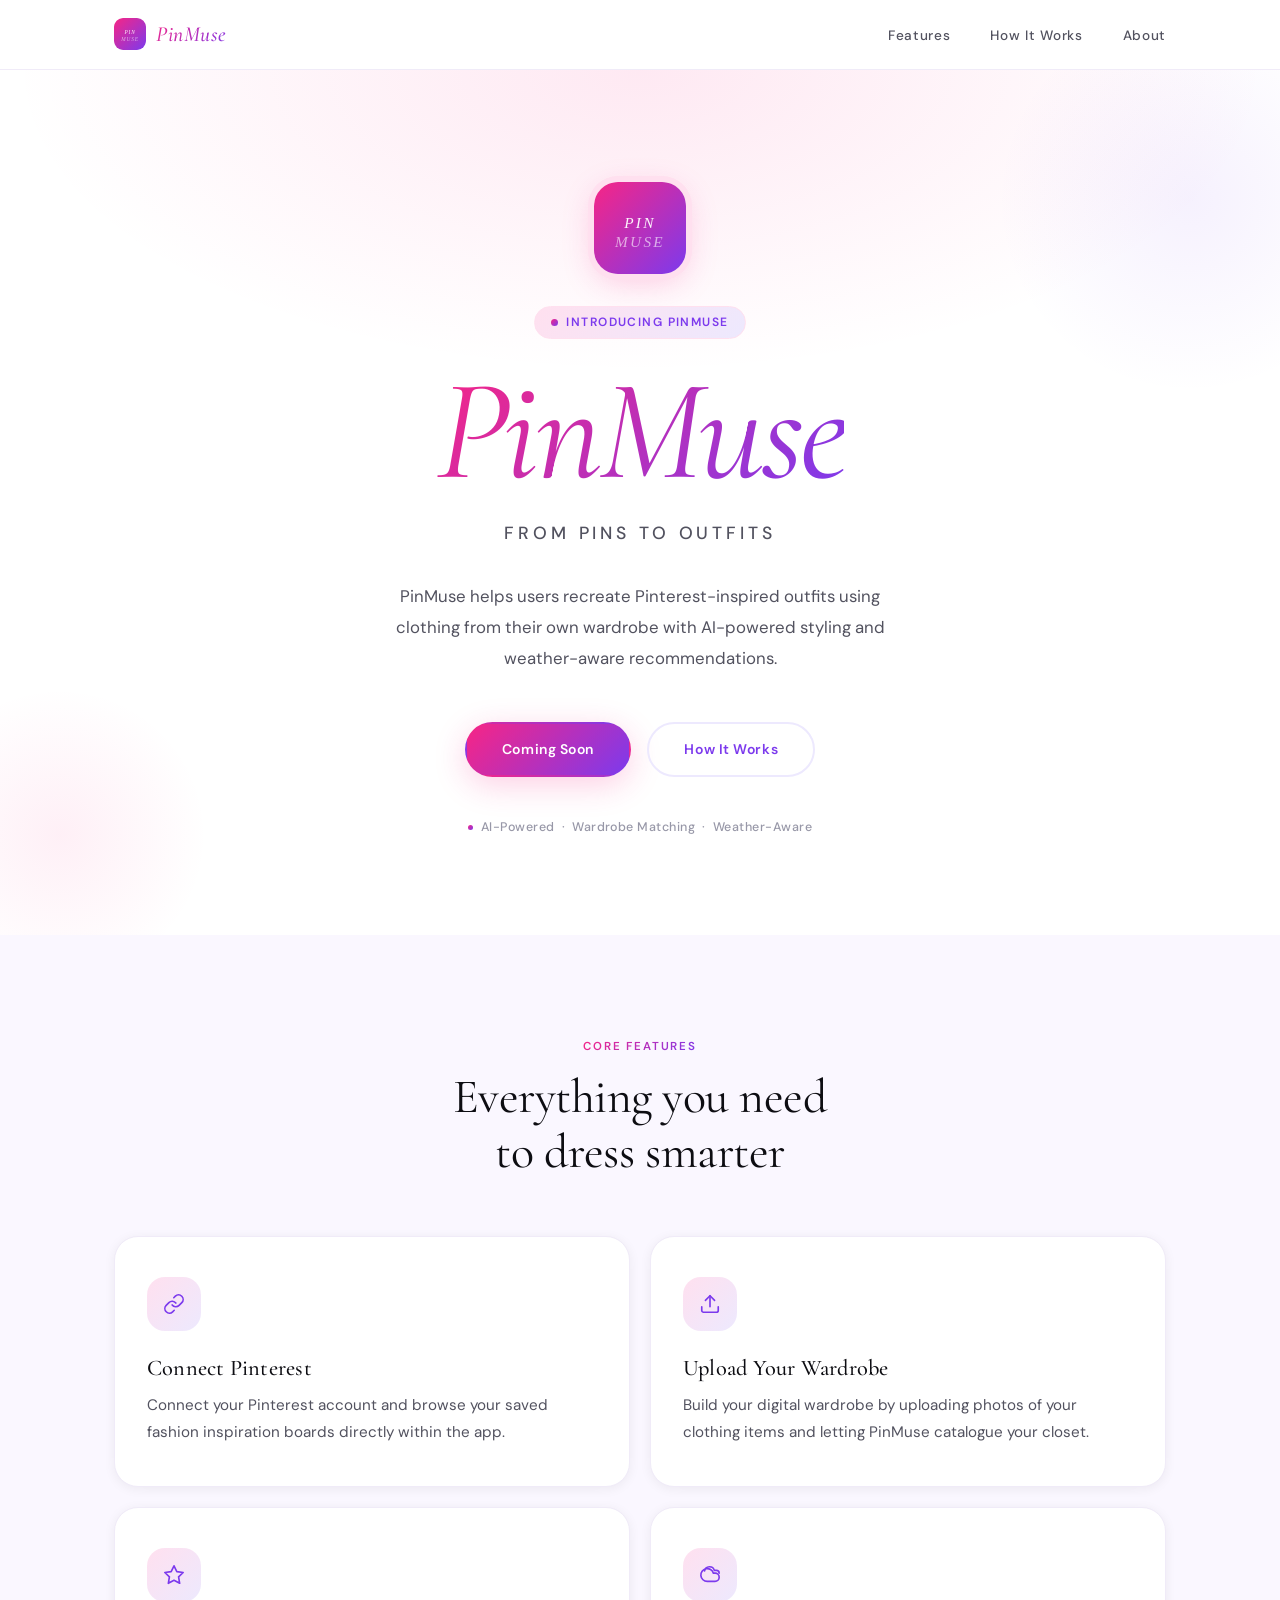
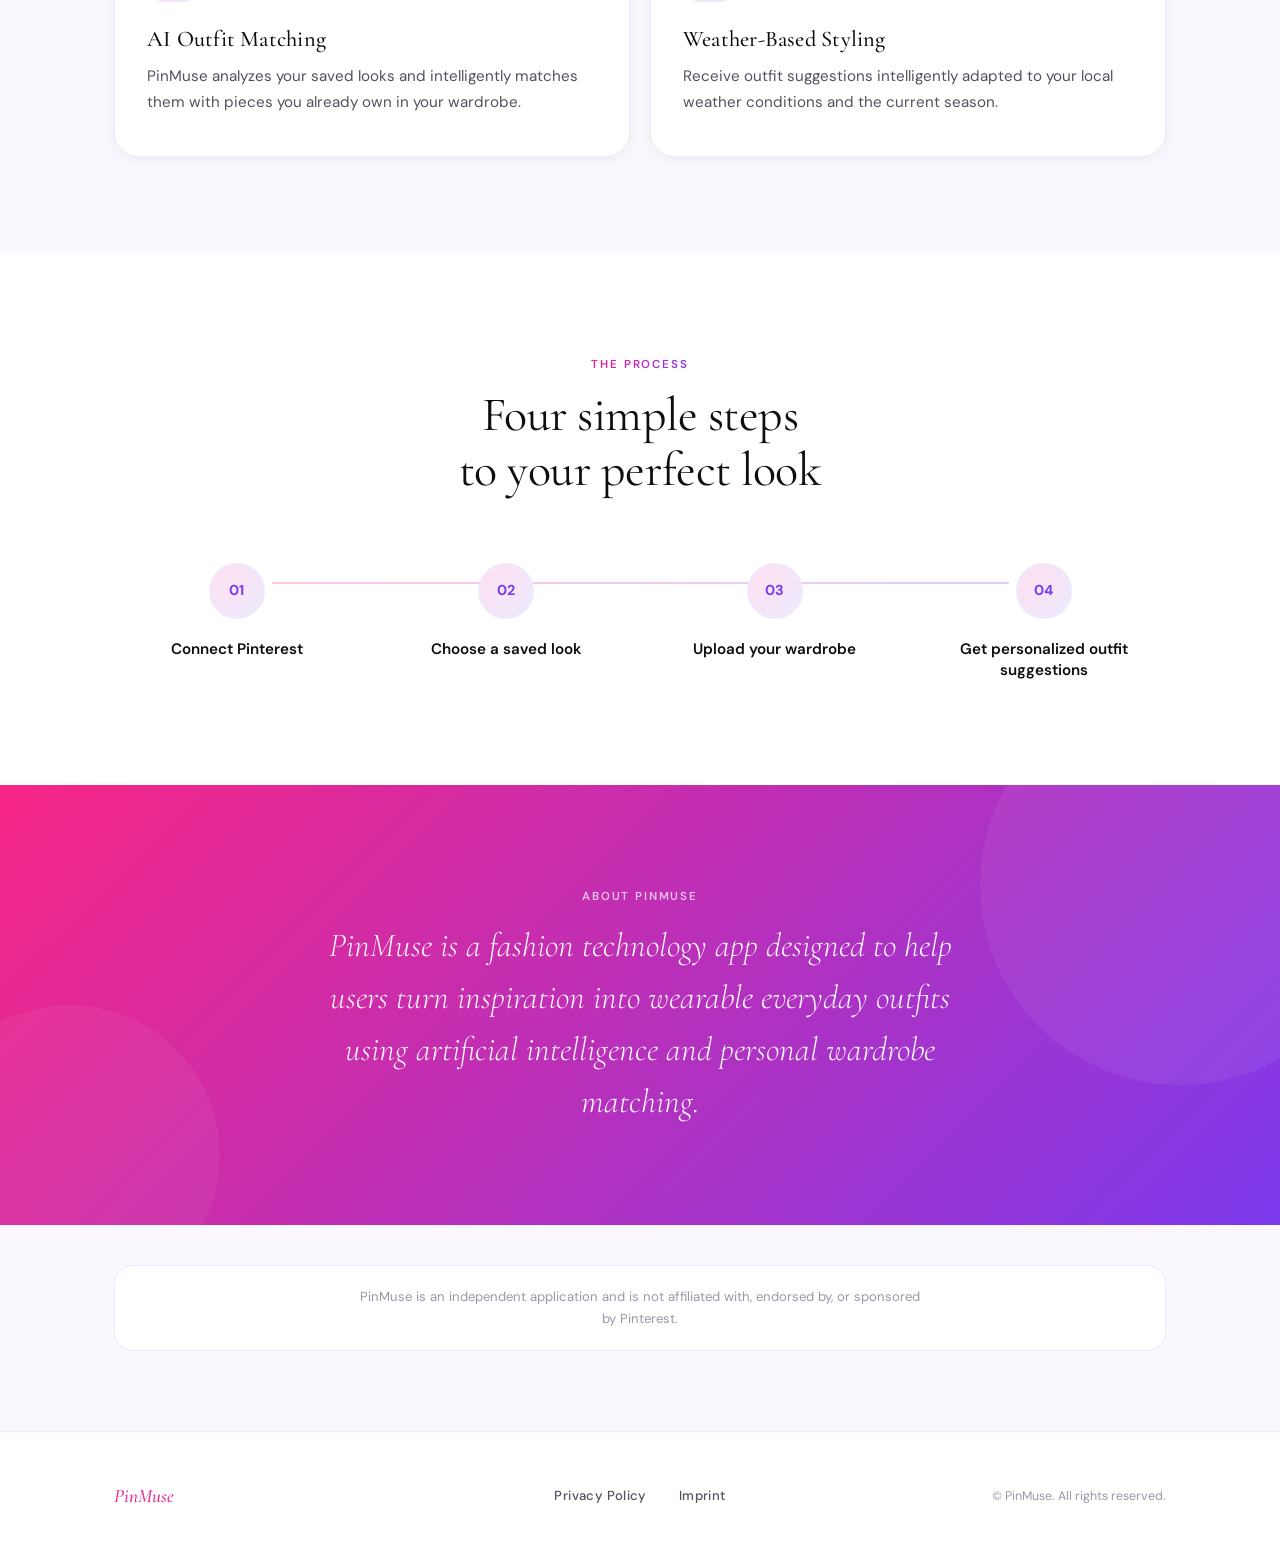
==== commit f6532e5a: "removed mail from index" ====
--- a/index.html
+++ b/index.html
@@ -254,7 +254,6 @@
       <nav class="footer-links" aria-label="Footer navigation">
         <a href="/privacy-policy.html">Privacy Policy</a>
         <a href="/imprint.html">Imprint</a>
-        <a href="#" class="email-rtl" aria-label="Email PinMuse">moc.esumnip@olleh</a>
       </nav>
 
       <p class="footer-copy">© PinMuse. All rights reserved.</p>
@@ -262,15 +261,5 @@
     </div>
   </footer>
 
-  <script>
-    document.querySelectorAll('a.email-rtl').forEach(function(a) {
-      var email = a.textContent.trim().split('').reverse().join('');
-      a.href = 'mailto:' + email;
-      a.textContent = email;
-      a.style.direction = 'ltr';
-      a.style.unicodeBidi = 'normal';
-    });
-  </script>
-
 </body>
 </html>
--- a/styles.css
+++ b/styles.css
@@ -252,6 +252,9 @@
   text-align: center;
   position: relative;
   overflow: hidden;
+  display: flex;
+  flex-direction: column;
+  align-items: center;
 }
 
 /* Gradient glow behind hero */
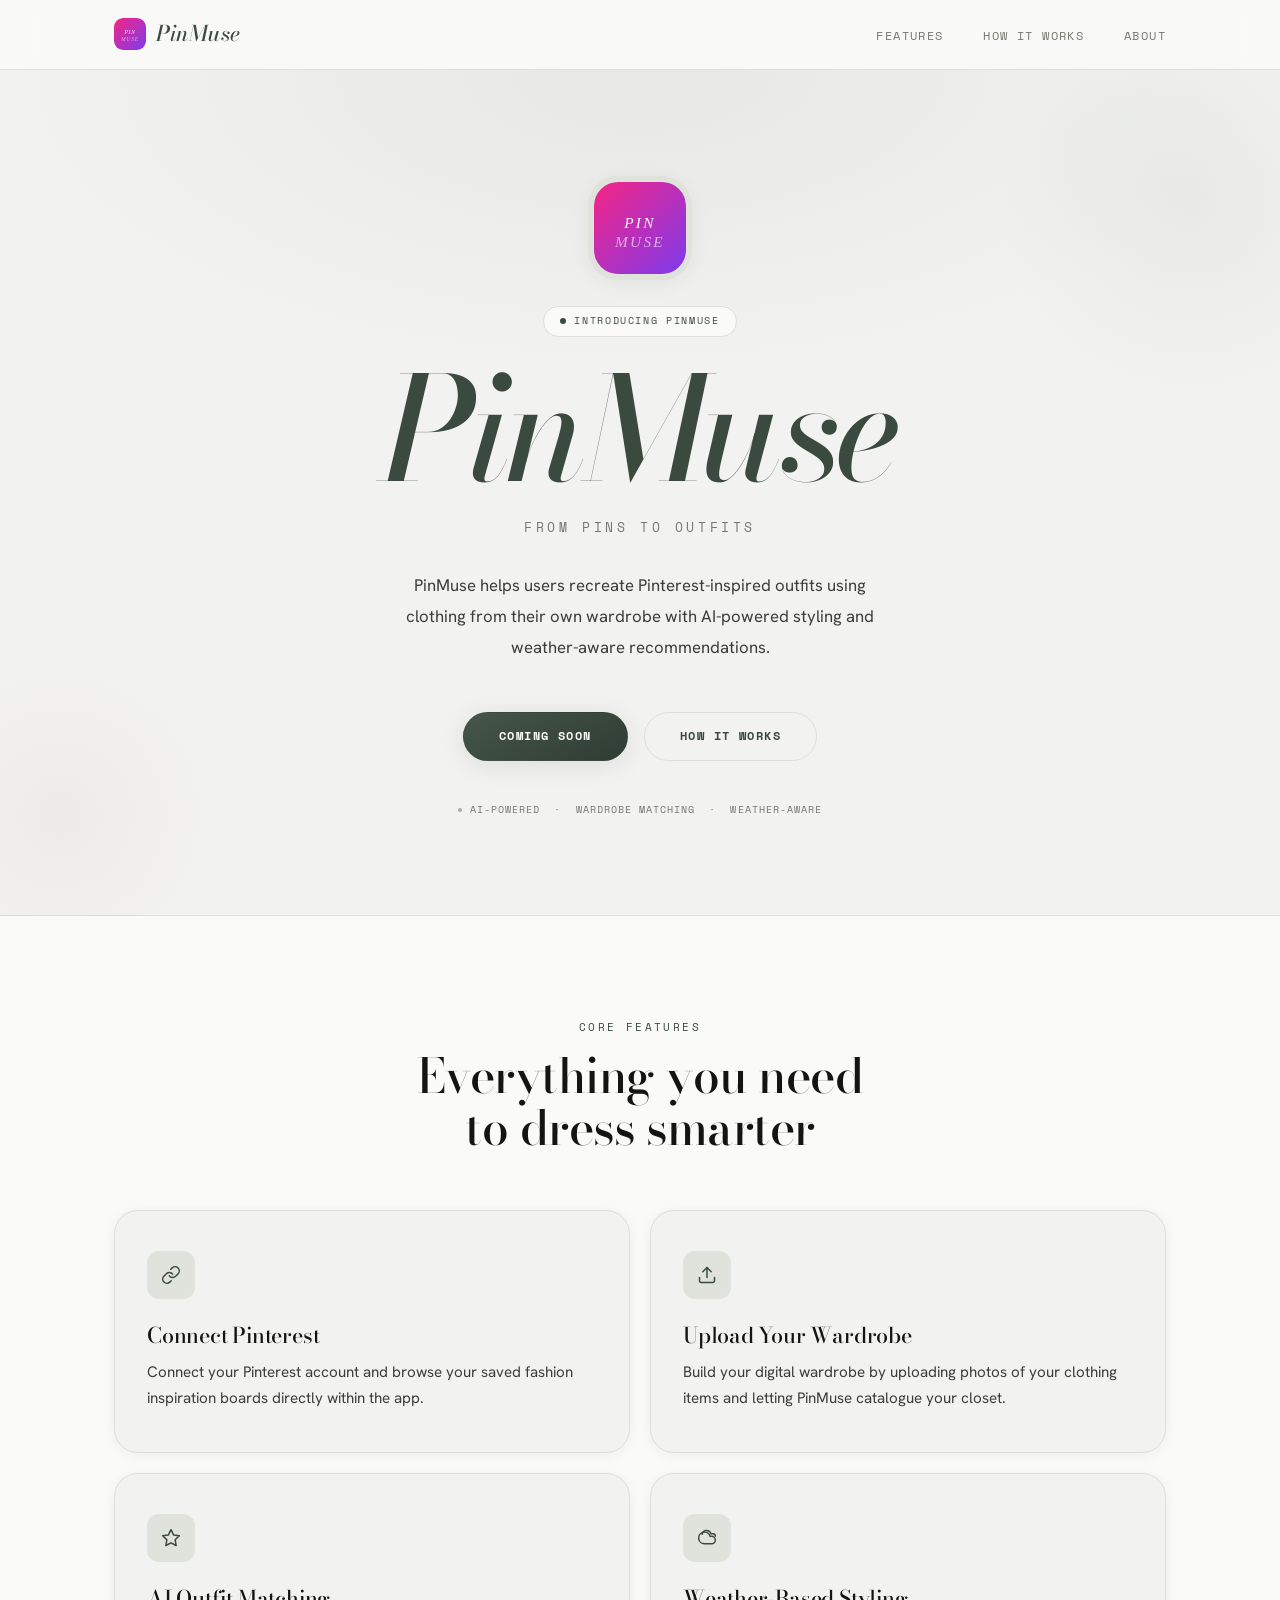
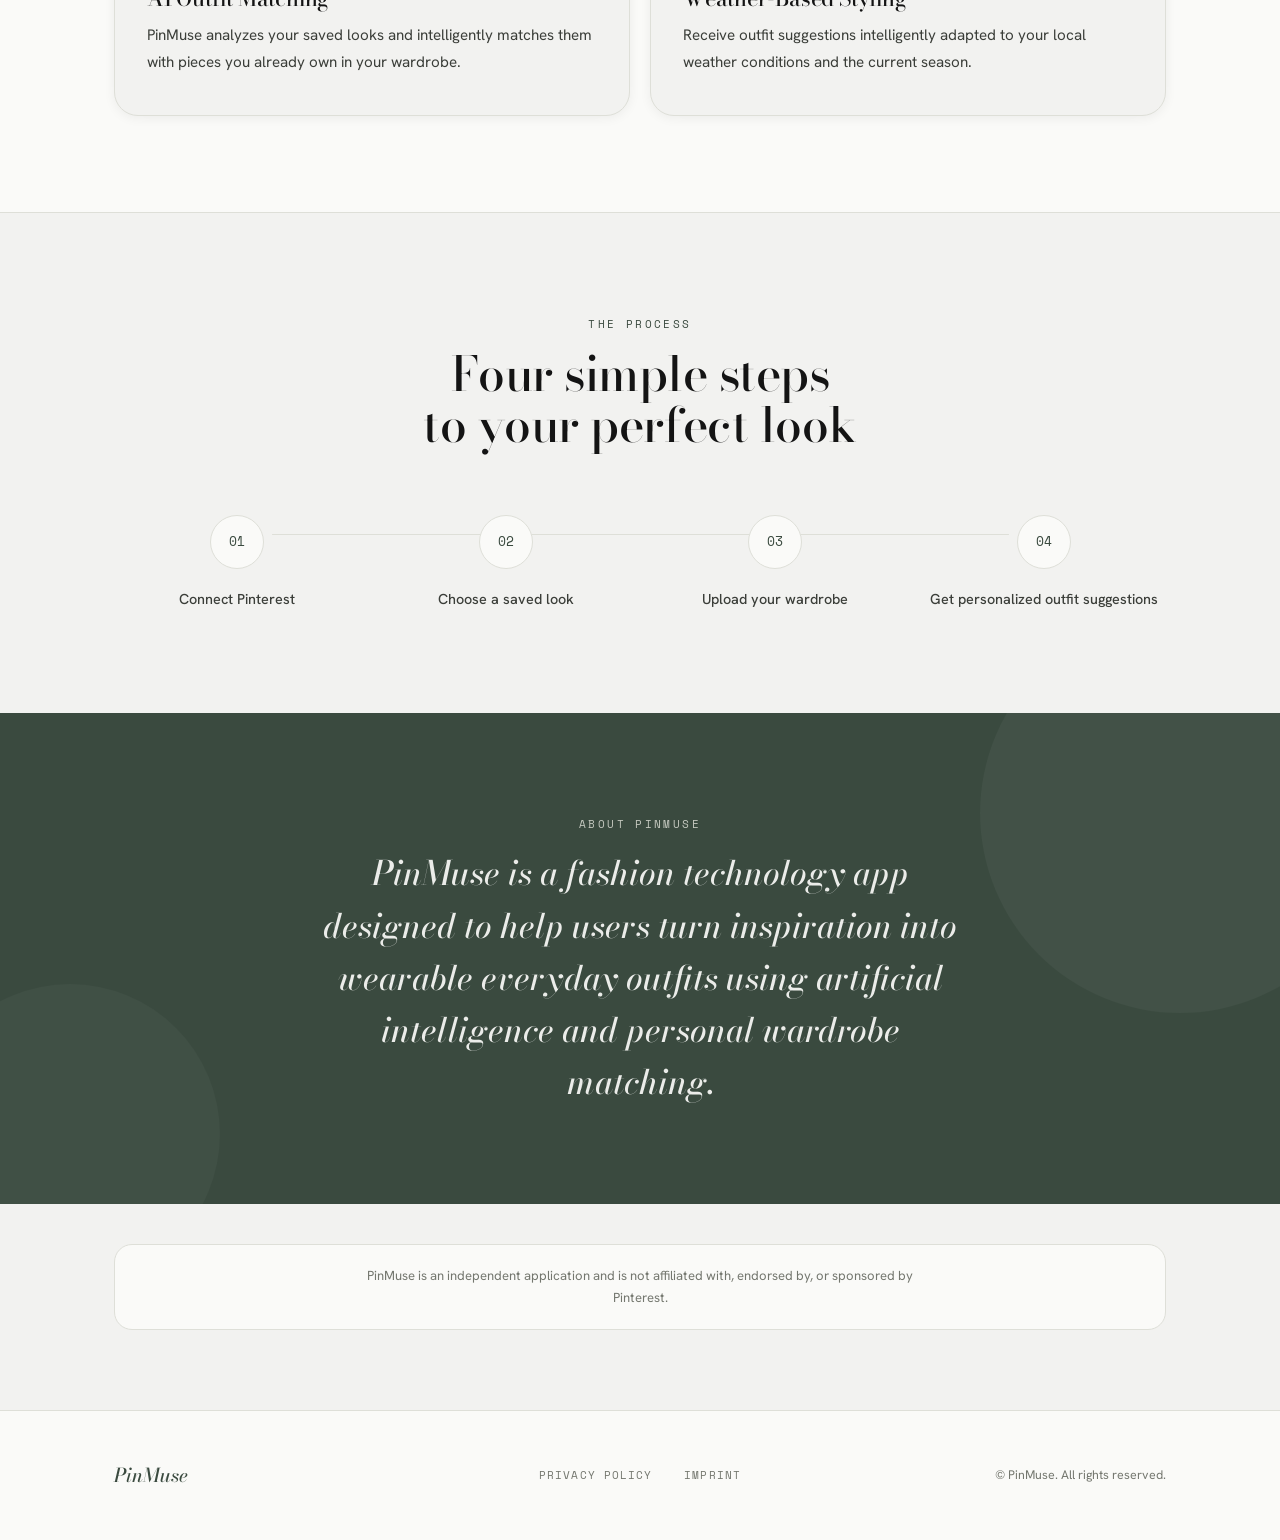
==== commit 8e8046cc: "adapted design" ====
--- a/index.html
+++ b/index.html
@@ -252,8 +252,8 @@
       <span class="footer-brand-name">PinMuse</span>
 
       <nav class="footer-links" aria-label="Footer navigation">
-        <a href="/privacy-policy.html">Privacy Policy</a>
-        <a href="/imprint.html">Imprint</a>
+        <a href="/privacy-policy">Privacy Policy</a>
+        <a href="/imprint">Imprint</a>
       </nav>
 
       <p class="footer-copy">© PinMuse. All rights reserved.</p>
--- a/styles.css
+++ b/styles.css
@@ -1,50 +1,53 @@
 /* ============================================================
    PinMuse — styles.css
-   Fresh, modern fashion-tech aesthetic for women 14–30
+   Design matches the PinMuse iOS app (tokens.ts)
    ============================================================ */
 
 /* ------------------------------------------------------------
-   0. Google Fonts
-   ------------------------------------------------------------ */
-@import url('https://fonts.googleapis.com/css2?family=Cormorant+Garamond:ital,wght@0,300;0,400;0,500;1,300;1,400;1,500&family=DM+Sans:wght@300;400;500;600;700&display=swap');
-
-
-/* ------------------------------------------------------------
-   1. Design Tokens
+   0. Fonts
+   ------------------------------------------------------------ */
+@import url('https://fonts.googleapis.com/css2?family=Bodoni+Moda:ital,opsz,wght@0,6..96,500;1,6..96,500&family=Hanken+Grotesk:wght@400;500;600;700&family=Space+Mono:wght@400;700&display=swap');
+
+
+/* ------------------------------------------------------------
+   1. Design Tokens (mirroring app tokens.ts)
    ------------------------------------------------------------ */
 :root {
-  /* Colours */
-  --clr-bg:           #FFFFFF;
-  --clr-surface:      #FFFFFF;
-  --clr-surface-pink: #FFF5F9;
-  --clr-surface-soft: #FAF7FF;
-  --clr-text:         #0D0D12;
-  --clr-text-secondary: #52525F;
-  --clr-text-muted:   #9898A8;
-
-  /* Brand */
-  --clr-pink:         #F72585;
-  --clr-pink-light:   #FFE0EF;
-  --clr-pink-dark:    #C4196B;
-  --clr-violet:       #7C3AED;
-  --clr-violet-light: #EDE9FE;
-  --clr-violet-dark:  #5B21B6;
-
-  /* Gradients */
-  --grad:        linear-gradient(135deg, #F72585 0%, #7C3AED 100%);
-  --grad-soft:   linear-gradient(135deg, #FFE0EF 0%, #EDE9FE 100%);
-  --grad-hero-glow: radial-gradient(ellipse 70% 50% at 50% 0%, rgba(247,37,133,0.10) 0%, transparent 70%);
-
-  /* Borders & Shadows */
-  --clr-border:     #F0EBF8;
-  --shadow-sm:      0 2px 12px rgba(13, 13, 18, 0.06);
-  --shadow-md:      0 6px 28px rgba(13, 13, 18, 0.09);
-  --shadow-pink:    0 8px 32px rgba(247, 37, 133, 0.22);
-  --shadow-card:    0 4px 24px rgba(124, 58, 237, 0.08);
+  /* Neutrals */
+  --clr-canvas:   #F2F2F0;
+  --clr-paper:    #FAFAF8;
+  --clr-paper2:   #ECEDE8;
+  --clr-ink:      #141414;
+  --clr-ink2:     #3B3E39;
+  --clr-ink3:     #74776F;
+  --clr-line:     #DEDFD8;
+  --clr-line2:    #E8E8E2;
+  --clr-mist:     #E0E2DC;
+
+  /* Primary — Forest / Sage */
+  --clr-forest:      #3A4A3F;
+  --clr-forest-deep: #2A352D;
+  --clr-sage:        #A8AFA4;
+  --clr-sage2:       #C5C9C0;
+
+  /* Secondary — Clay / Blush */
+  --clr-clay:   #B5917B;
+  --clr-blush:  #D9C5BC;
+  --clr-blush2: #EADFD8;
+
+  /* Gradient (forest) */
+  --grad:      linear-gradient(150deg, #46564a 0%, #2f3c33 100%);
+  --grad-soft: linear-gradient(150deg, #E0E2DC 0%, #ECEDE8 100%);
+
+  /* Shadows */
+  --shadow-sm:   0 2px 12px rgba(20, 20, 20, 0.06);
+  --shadow-md:   0 6px 28px rgba(20, 20, 20, 0.08);
+  --shadow-card: 0 4px 24px rgba(42, 53, 45, 0.10);
 
   /* Typography */
-  --font-display: 'Cormorant Garamond', Georgia, 'Times New Roman', serif;
-  --font-body:    'DM Sans', -apple-system, BlinkMacSystemFont, 'Helvetica Neue', sans-serif;
+  --font-display: 'Bodoni Moda', Georgia, 'Times New Roman', serif;
+  --font-body:    'Hanken Grotesk', -apple-system, BlinkMacSystemFont, 'Helvetica Neue', sans-serif;
+  --font-mono:    'Space Mono', 'Courier New', monospace;
 
   /* Radius */
   --radius-xs:   6px;
@@ -77,8 +80,8 @@
 }
 
 body {
-  background-color: var(--clr-bg);
-  color: var(--clr-text);
+  background-color: var(--clr-canvas);
+  color: var(--clr-ink);
   font-family: var(--font-body);
   font-size: 16px;
   line-height: 1.7;
@@ -105,23 +108,21 @@
   display: inline-flex;
   align-items: center;
   gap: 0.4rem;
-  font-size: 0.72rem;
-  font-weight: 600;
-  letter-spacing: 0.16em;
+  font-family: var(--font-mono);
+  font-size: 0.68rem;
+  font-weight: 400;
+  letter-spacing: 0.22em;
   text-transform: uppercase;
-  background: var(--grad);
-  -webkit-background-clip: text;
-  -webkit-text-fill-color: transparent;
-  background-clip: text;
+  color: var(--clr-forest);
   margin-bottom: 0.85rem;
 }
 
 .section-title {
   font-family: var(--font-display);
   font-size: clamp(2rem, 4vw, 3rem);
-  font-weight: 400;
-  line-height: 1.15;
-  color: var(--clr-text);
+  font-weight: 500;
+  line-height: 1.08;
+  color: var(--clr-ink);
   letter-spacing: -0.01em;
 }
 
@@ -138,10 +139,10 @@
   position: sticky;
   top: 0;
   z-index: 200;
-  background: rgba(255, 255, 255, 0.90);
+  background: rgba(250, 250, 248, 0.92);
   backdrop-filter: blur(16px);
   -webkit-backdrop-filter: blur(16px);
-  border-bottom: 1px solid var(--clr-border);
+  border-bottom: 1px solid var(--clr-line);
 }
 
 .nav-inner {
@@ -172,10 +173,7 @@
   font-weight: 500;
   font-style: italic;
   letter-spacing: 0.02em;
-  background: var(--grad);
-  -webkit-background-clip: text;
-  -webkit-text-fill-color: transparent;
-  background-clip: text;
+  color: var(--clr-forest);
 }
 
 .nav-links {
@@ -185,14 +183,16 @@
 }
 
 .nav-links a {
-  font-size: 0.85rem;
-  font-weight: 500;
-  letter-spacing: 0.05em;
-  color: var(--clr-text-secondary);
+  font-family: var(--font-mono);
+  font-size: 0.72rem;
+  font-weight: 400;
+  letter-spacing: 0.12em;
+  text-transform: uppercase;
+  color: var(--clr-ink3);
   transition: color var(--t);
 }
 
-.nav-links a:hover { color: var(--clr-pink); }
+.nav-links a:hover { color: var(--clr-forest); }
 
 @media (max-width: 640px) {
   .nav-links { display: none; }
@@ -209,11 +209,12 @@
   gap: 0.5rem;
   padding: 0.85rem 2.2rem;
   border-radius: var(--radius-full);
-  font-family: var(--font-body);
-  font-size: 0.875rem;
-  font-weight: 600;
-  letter-spacing: 0.04em;
-  border: 2px solid transparent;
+  font-family: var(--font-mono);
+  font-size: 0.75rem;
+  font-weight: 700;
+  letter-spacing: 0.12em;
+  text-transform: uppercase;
+  border: 1.5px solid transparent;
   transition: all var(--t);
   white-space: nowrap;
   user-select: none;
@@ -222,25 +223,25 @@
 
 .btn-primary {
   background: var(--grad);
-  color: #FFFFFF;
-  box-shadow: var(--shadow-pink);
+  color: var(--clr-paper);
+  box-shadow: var(--shadow-card);
 }
 
 .btn-primary:hover {
   transform: translateY(-2px);
-  box-shadow: 0 14px 36px rgba(247, 37, 133, 0.35);
-  filter: brightness(1.06);
+  box-shadow: 0 14px 36px rgba(42, 53, 45, 0.22);
+  filter: brightness(1.08);
 }
 
 .btn-outline {
   background: transparent;
-  color: var(--clr-violet);
-  border-color: var(--clr-violet-light);
+  color: var(--clr-forest);
+  border-color: var(--clr-line);
 }
 
 .btn-outline:hover {
-  background: var(--clr-violet-light);
-  border-color: var(--clr-violet);
+  background: var(--clr-mist);
+  border-color: var(--clr-sage);
 }
 
 
@@ -255,18 +256,18 @@
   display: flex;
   flex-direction: column;
   align-items: center;
-}
-
-/* Gradient glow behind hero */
+  background-color: var(--clr-canvas);
+}
+
+/* Subtle texture — faint sage tint at top */
 .hero::before {
   content: '';
   position: absolute;
   inset: 0;
-  background: var(--grad-hero-glow);
+  background: radial-gradient(ellipse 70% 50% at 50% 0%, rgba(168, 175, 164, 0.15) 0%, transparent 70%);
   pointer-events: none;
 }
 
-/* Decorative blobs */
 .hero::after {
   content: '';
   position: absolute;
@@ -275,7 +276,7 @@
   width: 420px;
   height: 420px;
   border-radius: 50%;
-  background: radial-gradient(circle, rgba(124, 58, 237, 0.07) 0%, transparent 65%);
+  background: radial-gradient(circle, rgba(58, 74, 63, 0.05) 0%, transparent 65%);
   pointer-events: none;
 }
 
@@ -286,7 +287,7 @@
   width: 320px;
   height: 320px;
   border-radius: 50%;
-  background: radial-gradient(circle, rgba(247, 37, 133, 0.07) 0%, transparent 65%);
+  background: radial-gradient(circle, rgba(181, 145, 123, 0.07) 0%, transparent 65%);
   pointer-events: none;
 }
 
@@ -302,29 +303,27 @@
   height: 92px;
   border-radius: 24px;
   box-shadow:
-    0 0 0 6px var(--clr-pink-light),
-    var(--shadow-pink);
+    0 0 0 6px var(--clr-mist),
+    var(--shadow-card);
   transition: transform 0.3s var(--ease-out);
 }
 
 .hero-logo:hover { transform: scale(1.05) rotate(-2deg); }
 
-/* Badge pill */
 .hero-eyebrow {
   display: inline-flex;
   align-items: center;
   gap: 0.5rem;
-  background: var(--grad-soft);
-  border: 1px solid var(--clr-pink-light);
+  background: var(--clr-paper);
+  border: 1px solid var(--clr-line);
   border-radius: var(--radius-full);
   padding: 0.35rem 1rem;
-  font-size: 0.75rem;
-  font-weight: 600;
-  letter-spacing: 0.12em;
+  font-family: var(--font-mono);
+  font-size: 0.65rem;
+  font-weight: 400;
+  letter-spacing: 0.16em;
   text-transform: uppercase;
-  background-clip: unset;
-  -webkit-text-fill-color: unset;
-  color: var(--clr-violet);
+  color: var(--clr-forest);
   margin-bottom: 1.5rem;
   position: relative;
   z-index: 1;
@@ -333,36 +332,33 @@
 .hero-eyebrow::before {
   content: '';
   display: inline-block;
-  width: 7px;
-  height: 7px;
+  width: 6px;
+  height: 6px;
   border-radius: 50%;
-  background: var(--grad);
+  background: var(--clr-forest);
   flex-shrink: 0;
 }
 
 .hero-title {
   font-family: var(--font-display);
   font-size: clamp(4.5rem, 13vw, 9rem);
-  font-weight: 400;
+  font-weight: 500;
   line-height: 0.95;
   letter-spacing: -0.03em;
   font-style: italic;
-  background: var(--grad);
-  -webkit-background-clip: text;
-  -webkit-text-fill-color: transparent;
-  background-clip: text;
+  color: var(--clr-forest);
   margin-bottom: 1.2rem;
   position: relative;
   z-index: 1;
 }
 
 .hero-tagline {
-  font-family: var(--font-body);
-  font-size: clamp(0.9rem, 2vw, 1.1rem);
-  font-weight: 500;
-  letter-spacing: 0.22em;
+  font-family: var(--font-mono);
+  font-size: clamp(0.65rem, 1.8vw, 0.8rem);
+  font-weight: 400;
+  letter-spacing: 0.28em;
   text-transform: uppercase;
-  color: var(--clr-text-secondary);
+  color: var(--clr-ink3);
   margin-bottom: 2rem;
   position: relative;
   z-index: 1;
@@ -370,8 +366,8 @@
 
 .hero-description {
   font-size: 1.05rem;
-  color: var(--clr-text-secondary);
-  max-width: 500px;
+  color: var(--clr-ink2);
+  max-width: 480px;
   margin: 0 auto 3rem;
   line-height: 1.85;
   position: relative;
@@ -393,10 +389,12 @@
   align-items: center;
   justify-content: center;
   gap: 0.5rem;
-  font-size: 0.78rem;
-  font-weight: 500;
-  color: var(--clr-text-muted);
-  letter-spacing: 0.04em;
+  font-family: var(--font-mono);
+  font-size: 0.65rem;
+  font-weight: 400;
+  color: var(--clr-ink3);
+  letter-spacing: 0.1em;
+  text-transform: uppercase;
   margin-top: 2.5rem;
   position: relative;
   z-index: 1;
@@ -404,10 +402,10 @@
 
 .hero-badge-dot {
   display: inline-block;
-  width: 5px;
-  height: 5px;
+  width: 4px;
+  height: 4px;
   border-radius: 50%;
-  background: var(--grad);
+  background: var(--clr-sage);
   flex-shrink: 0;
 }
 
@@ -417,7 +415,9 @@
    ------------------------------------------------------------ */
 .features {
   padding: 6rem 0;
-  background: var(--clr-surface-soft);
+  background: var(--clr-paper);
+  border-top: 1px solid var(--clr-line);
+  border-bottom: 1px solid var(--clr-line);
 }
 
 .features-grid {
@@ -431,76 +431,76 @@
 }
 
 .feature-card {
-  background: var(--clr-surface);
+  background: var(--clr-canvas);
   border-radius: var(--radius-lg);
   padding: 2.5rem 2rem;
-  border: 1px solid var(--clr-border);
+  border: 1px solid var(--clr-line);
   transition: all var(--t);
   box-shadow: var(--shadow-sm);
   position: relative;
   overflow: hidden;
 }
 
-/* Gradient top accent line */
 .feature-card::before {
   content: '';
   position: absolute;
   top: 0; left: 0; right: 0;
-  height: 3px;
-  background: var(--grad);
+  height: 2px;
+  background: var(--clr-forest);
   opacity: 0;
   transition: opacity var(--t);
 }
 
 .feature-card:hover {
-  transform: translateY(-6px);
-  box-shadow: var(--shadow-card), 0 0 0 1px var(--clr-violet-light);
+  transform: translateY(-4px);
+  box-shadow: var(--shadow-card);
+  border-color: var(--clr-sage2);
 }
 
 .feature-card:hover::before { opacity: 1; }
 
 .feature-icon {
-  width: 54px;
-  height: 54px;
-  border-radius: var(--radius-md);
-  background: var(--grad-soft);
+  width: 48px;
+  height: 48px;
+  border-radius: var(--radius-sm);
+  background: var(--clr-mist);
   display: flex;
   align-items: center;
   justify-content: center;
   margin-bottom: 1.5rem;
-  color: var(--clr-violet);
+  color: var(--clr-forest);
   transition: all var(--t);
   flex-shrink: 0;
 }
 
 .feature-icon svg {
-  width: 22px;
-  height: 22px;
+  width: 20px;
+  height: 20px;
   transition: transform var(--t);
 }
 
 .feature-card:hover .feature-icon {
-  background: var(--grad);
-  color: #fff;
+  background: var(--clr-forest);
+  color: var(--clr-paper);
 }
 
 .feature-card:hover .feature-icon svg {
-  transform: scale(1.1);
+  transform: scale(1.08);
 }
 
 .feature-title {
   font-family: var(--font-display);
-  font-size: 1.4rem;
+  font-size: 1.35rem;
   font-weight: 500;
-  color: var(--clr-text);
+  color: var(--clr-ink);
   margin-bottom: 0.65rem;
-  letter-spacing: 0.01em;
+  letter-spacing: -0.01em;
   line-height: 1.2;
 }
 
 .feature-desc {
   font-size: 0.95rem;
-  color: var(--clr-text-secondary);
+  color: var(--clr-ink2);
   line-height: 1.75;
 }
 
@@ -510,7 +510,7 @@
    ------------------------------------------------------------ */
 .how-it-works {
   padding: 6rem 0;
-  background: var(--clr-surface);
+  background: var(--clr-canvas);
 }
 
 .steps-grid {
@@ -520,16 +520,14 @@
   position: relative;
 }
 
-/* Connecting line between steps */
 .steps-grid::before {
   content: '';
   position: absolute;
   top: 27px;
   left: calc(12.5% + 26px);
   right: calc(12.5% + 26px);
-  height: 2px;
-  background: var(--grad);
-  opacity: 0.25;
+  height: 1px;
+  background: var(--clr-line);
   border-radius: 2px;
 }
 
@@ -551,52 +549,51 @@
 }
 
 .step-number {
-  width: 56px;
-  height: 56px;
+  width: 54px;
+  height: 54px;
   border-radius: 50%;
-  background: var(--grad-soft);
-  color: var(--clr-violet);
+  background: var(--clr-paper);
+  color: var(--clr-forest);
+  font-family: var(--font-mono);
+  font-size: 0.8rem;
+  font-weight: 400;
+  display: flex;
+  align-items: center;
+  justify-content: center;
+  margin: 0 auto 1.25rem;
+  border: 1.5px solid var(--clr-line);
+  transition: all 0.3s var(--ease-out);
+  position: relative;
+  z-index: 1;
+}
+
+.step:hover .step-number {
+  background: var(--clr-forest);
+  color: var(--clr-paper);
+  border-color: transparent;
+  transform: scale(1.08);
+  box-shadow: var(--shadow-card);
+}
+
+.step-title {
   font-family: var(--font-body);
   font-size: 0.9rem;
-  font-weight: 700;
-  display: flex;
-  align-items: center;
-  justify-content: center;
-  margin: 0 auto 1.25rem;
-  border: 2px solid var(--clr-violet-light);
-  transition: all 0.3s var(--ease-out);
-  position: relative;
-  z-index: 1;
-}
-
-.step:hover .step-number {
-  background: var(--grad);
-  color: #fff;
-  border-color: transparent;
-  transform: scale(1.1);
-  box-shadow: var(--shadow-pink);
-}
-
-.step-title {
-  font-family: var(--font-body);
-  font-size: 0.95rem;
-  font-weight: 600;
-  color: var(--clr-text);
+  font-weight: 500;
+  color: var(--clr-ink2);
   line-height: 1.4;
 }
 
 
 /* ------------------------------------------------------------
-   9. About — Gradient Section
+   9. About — Forest Section
    ------------------------------------------------------------ */
 .about {
   padding: 6rem 0;
-  background: var(--grad);
+  background: var(--clr-forest);
   position: relative;
   overflow: hidden;
 }
 
-/* Decorative pattern */
 .about::before {
   content: '';
   position: absolute;
@@ -605,7 +602,7 @@
   width: 400px;
   height: 400px;
   border-radius: 50%;
-  background: rgba(255, 255, 255, 0.06);
+  background: rgba(255, 255, 255, 0.04);
   pointer-events: none;
 }
 
@@ -617,7 +614,7 @@
   width: 300px;
   height: 300px;
   border-radius: 50%;
-  background: rgba(255, 255, 255, 0.05);
+  background: rgba(255, 255, 255, 0.03);
   pointer-events: none;
 }
 
@@ -631,20 +628,17 @@
 }
 
 .about .section-eyebrow {
-  background: rgba(255, 255, 255, 0.7);
-  -webkit-background-clip: text;
-  -webkit-text-fill-color: transparent;
-  background-clip: text;
+  color: var(--clr-sage2);
 }
 
 .about-quote {
   font-family: var(--font-display);
   font-size: clamp(1.4rem, 3vw, 2.1rem);
-  font-weight: 300;
+  font-weight: 500;
   font-style: italic;
-  color: #FFFFFF;
+  color: var(--clr-paper);
   line-height: 1.55;
-  opacity: 0.95;
+  opacity: 0.92;
 }
 
 
@@ -653,12 +647,12 @@
    ------------------------------------------------------------ */
 .disclaimer-section {
   padding: 2.5rem 0 5rem;
-  background: var(--clr-surface-soft);
+  background: var(--clr-canvas);
 }
 
 .disclaimer-box {
-  background: var(--clr-surface);
-  border: 1px solid var(--clr-border);
+  background: var(--clr-paper);
+  border: 1px solid var(--clr-line);
   border-radius: var(--radius-md);
   padding: 1.25rem 2rem;
   text-align: center;
@@ -666,7 +660,7 @@
 
 .disclaimer-box p {
   font-size: 0.82rem;
-  color: var(--clr-text-muted);
+  color: var(--clr-ink3);
   line-height: 1.7;
   max-width: 560px;
   margin: 0 auto;
@@ -678,8 +672,8 @@
    ------------------------------------------------------------ */
 .footer {
   padding: 3rem 0;
-  border-top: 1px solid var(--clr-border);
-  background: var(--clr-bg);
+  border-top: 1px solid var(--clr-line);
+  background: var(--clr-paper);
 }
 
 .footer-inner {
@@ -707,10 +701,7 @@
   font-size: 1.2rem;
   font-weight: 500;
   font-style: italic;
-  background: var(--grad);
-  -webkit-background-clip: text;
-  -webkit-text-fill-color: transparent;
-  background-clip: text;
+  color: var(--clr-forest);
 }
 
 .footer-links {
@@ -722,18 +713,20 @@
 }
 
 .footer-links a {
-  font-size: 0.82rem;
-  font-weight: 500;
-  color: var(--clr-text-secondary);
+  font-family: var(--font-mono);
+  font-size: 0.68rem;
+  font-weight: 400;
+  letter-spacing: 0.1em;
+  text-transform: uppercase;
+  color: var(--clr-ink3);
   transition: color var(--t);
-  letter-spacing: 0.03em;
-}
-
-.footer-links a:hover { color: var(--clr-pink); }
+}
+
+.footer-links a:hover { color: var(--clr-forest); }
 
 .footer-copy {
   font-size: 0.78rem;
-  color: var(--clr-text-muted);
+  color: var(--clr-ink3);
   text-align: right;
 }
 
@@ -745,10 +738,10 @@
   position: sticky;
   top: 0;
   z-index: 200;
-  background: rgba(255, 255, 255, 0.90);
+  background: rgba(250, 250, 248, 0.92);
   backdrop-filter: blur(16px);
   -webkit-backdrop-filter: blur(16px);
-  border-bottom: 1px solid var(--clr-border);
+  border-bottom: 1px solid var(--clr-line);
 }
 
 .page-nav .nav-inner {
@@ -761,50 +754,51 @@
 }
 
 .back-link {
-  font-size: 0.82rem;
-  font-weight: 600;
-  color: var(--clr-text-secondary);
+  font-family: var(--font-mono);
+  font-size: 0.68rem;
+  font-weight: 400;
+  letter-spacing: 0.1em;
+  text-transform: uppercase;
+  color: var(--clr-ink3);
   display: flex;
   align-items: center;
   gap: 0.4rem;
   transition: color var(--t);
 }
 
-.back-link:hover { color: var(--clr-pink); }
+.back-link:hover { color: var(--clr-forest); }
 
 .page-hero {
   padding: 5rem 1.5rem 4rem;
   text-align: center;
-  background: var(--clr-surface-soft);
-  border-bottom: 1px solid var(--clr-border);
+  background: var(--clr-canvas);
+  border-bottom: 1px solid var(--clr-line);
 }
 
 .page-hero-eyebrow {
   display: inline-block;
-  font-size: 0.72rem;
-  font-weight: 600;
-  letter-spacing: 0.16em;
+  font-family: var(--font-mono);
+  font-size: 0.68rem;
+  font-weight: 400;
+  letter-spacing: 0.18em;
   text-transform: uppercase;
-  background: var(--grad);
-  -webkit-background-clip: text;
-  -webkit-text-fill-color: transparent;
-  background-clip: text;
+  color: var(--clr-forest);
   margin-bottom: 0.85rem;
 }
 
 .page-hero-title {
   font-family: var(--font-display);
   font-size: clamp(2.4rem, 6vw, 4rem);
-  font-weight: 400;
+  font-weight: 500;
   font-style: italic;
-  color: var(--clr-text);
+  color: var(--clr-ink);
   margin-bottom: 0.75rem;
   letter-spacing: -0.02em;
 }
 
 .page-hero-subtitle {
   font-size: 0.9rem;
-  color: var(--clr-text-muted);
+  color: var(--clr-ink3);
 }
 
 .page-content {
@@ -817,11 +811,11 @@
   font-family: var(--font-display);
   font-size: 1.45rem;
   font-weight: 500;
-  color: var(--clr-text);
+  color: var(--clr-ink);
   margin-top: 3rem;
   margin-bottom: 1rem;
   padding-top: 2rem;
-  border-top: 1px solid var(--clr-border);
+  border-top: 1px solid var(--clr-line);
   letter-spacing: -0.01em;
 }
 
@@ -833,7 +827,7 @@
 
 .page-content p {
   font-size: 0.96rem;
-  color: var(--clr-text-secondary);
+  color: var(--clr-ink2);
   line-height: 1.85;
   margin-bottom: 1rem;
 }
@@ -849,23 +843,23 @@
 
 .page-content li {
   font-size: 0.96rem;
-  color: var(--clr-text-secondary);
+  color: var(--clr-ink2);
   line-height: 1.85;
   margin-bottom: 0.35rem;
 }
 
 .page-content a {
-  color: var(--clr-violet);
+  color: var(--clr-forest);
   text-decoration: underline;
   text-underline-offset: 3px;
   transition: color var(--t);
 }
 
-.page-content a:hover { color: var(--clr-pink); }
+.page-content a:hover { color: var(--clr-forest-deep); }
 
 .page-content strong {
   font-weight: 600;
-  color: var(--clr-text);
+  color: var(--clr-ink);
 }
 
 /* Warning box */
@@ -895,8 +889,8 @@
 
 /* Placeholder highlight */
 .placeholder-text {
-  background: var(--clr-pink-light);
-  color: var(--clr-pink-dark);
+  background: var(--clr-blush2);
+  color: var(--clr-clay);
   padding: 0.1em 0.4em;
   border-radius: 4px;
   font-style: italic;
@@ -905,8 +899,8 @@
 
 /* Contact card */
 .contact-card {
-  background: var(--grad-soft);
-  border: 1px solid var(--clr-violet-light);
+  background: var(--clr-mist);
+  border: 1px solid var(--clr-line);
   border-radius: var(--radius-md);
   padding: 1.5rem 2rem;
   margin-top: 1.5rem;
@@ -915,7 +909,7 @@
 .contact-card p { margin: 0; }
 
 .contact-card a {
-  color: var(--clr-violet);
+  color: var(--clr-forest);
   font-weight: 600;
 }
 
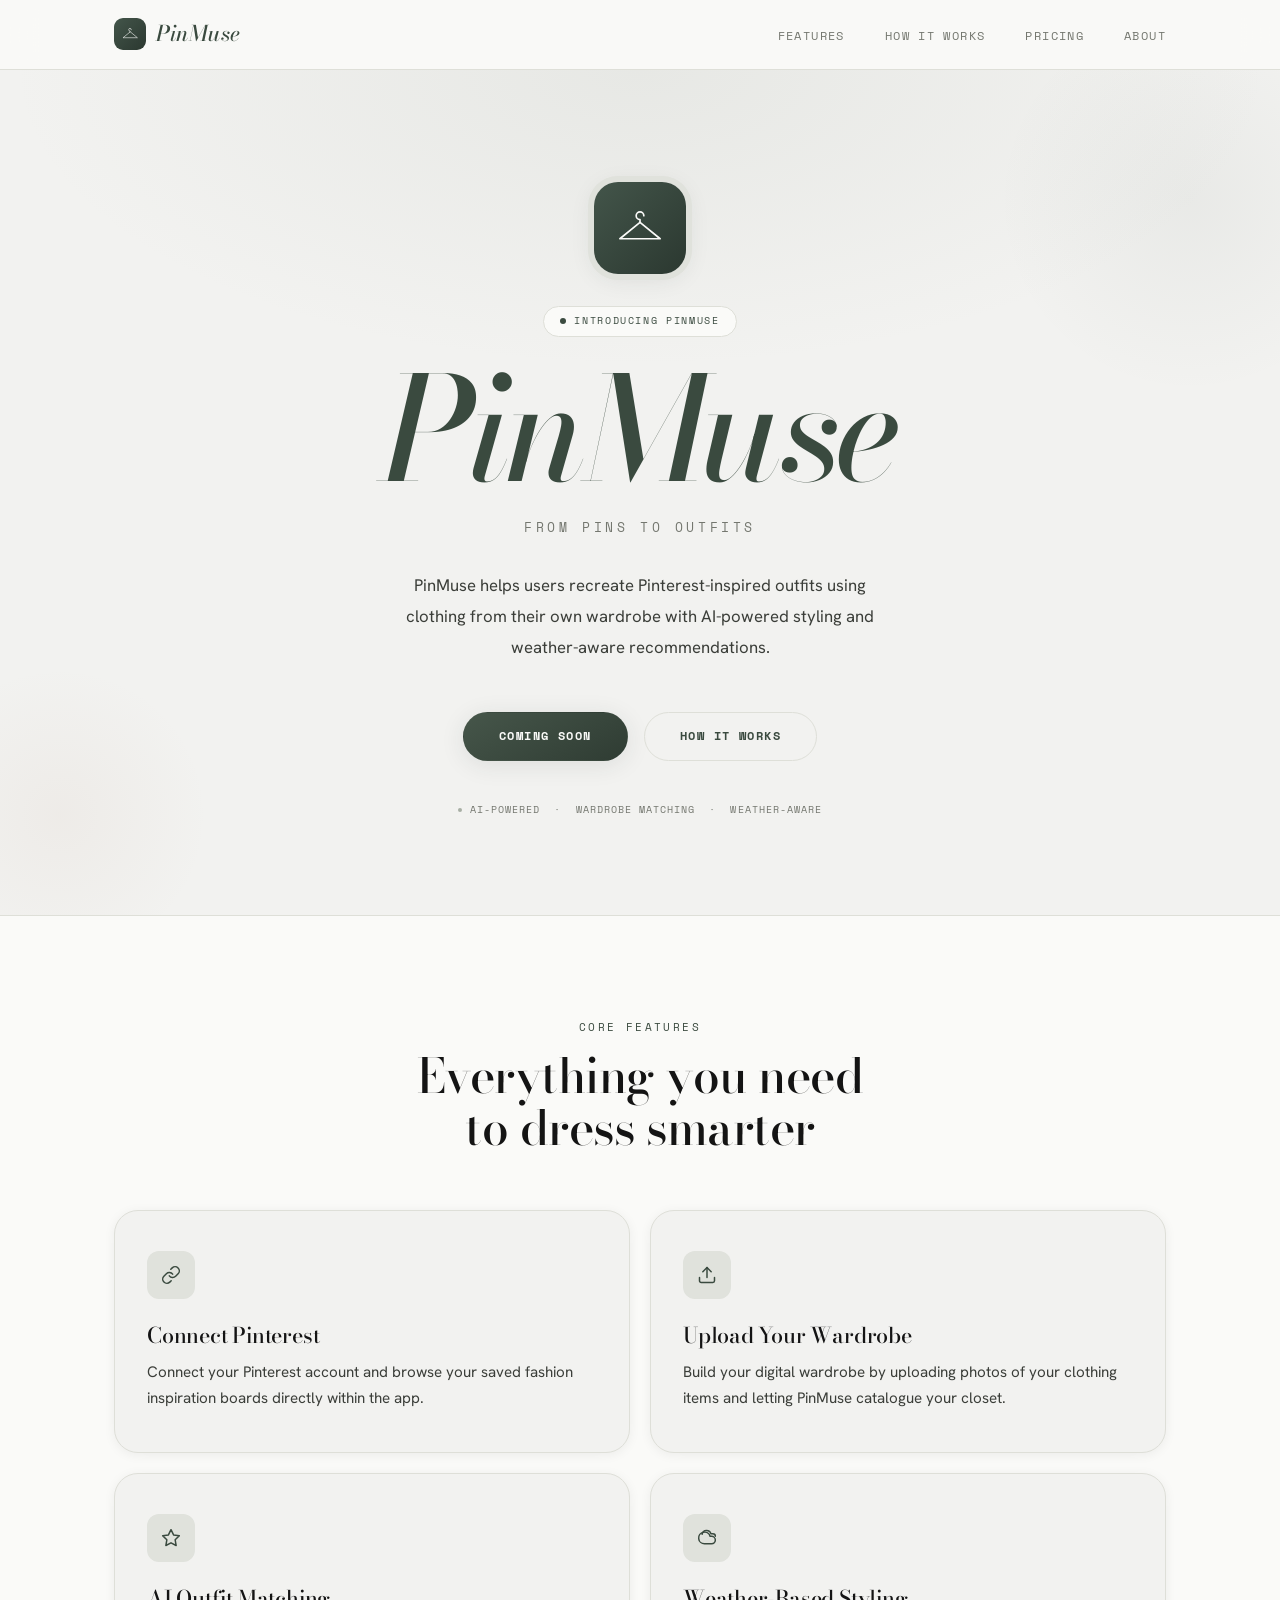
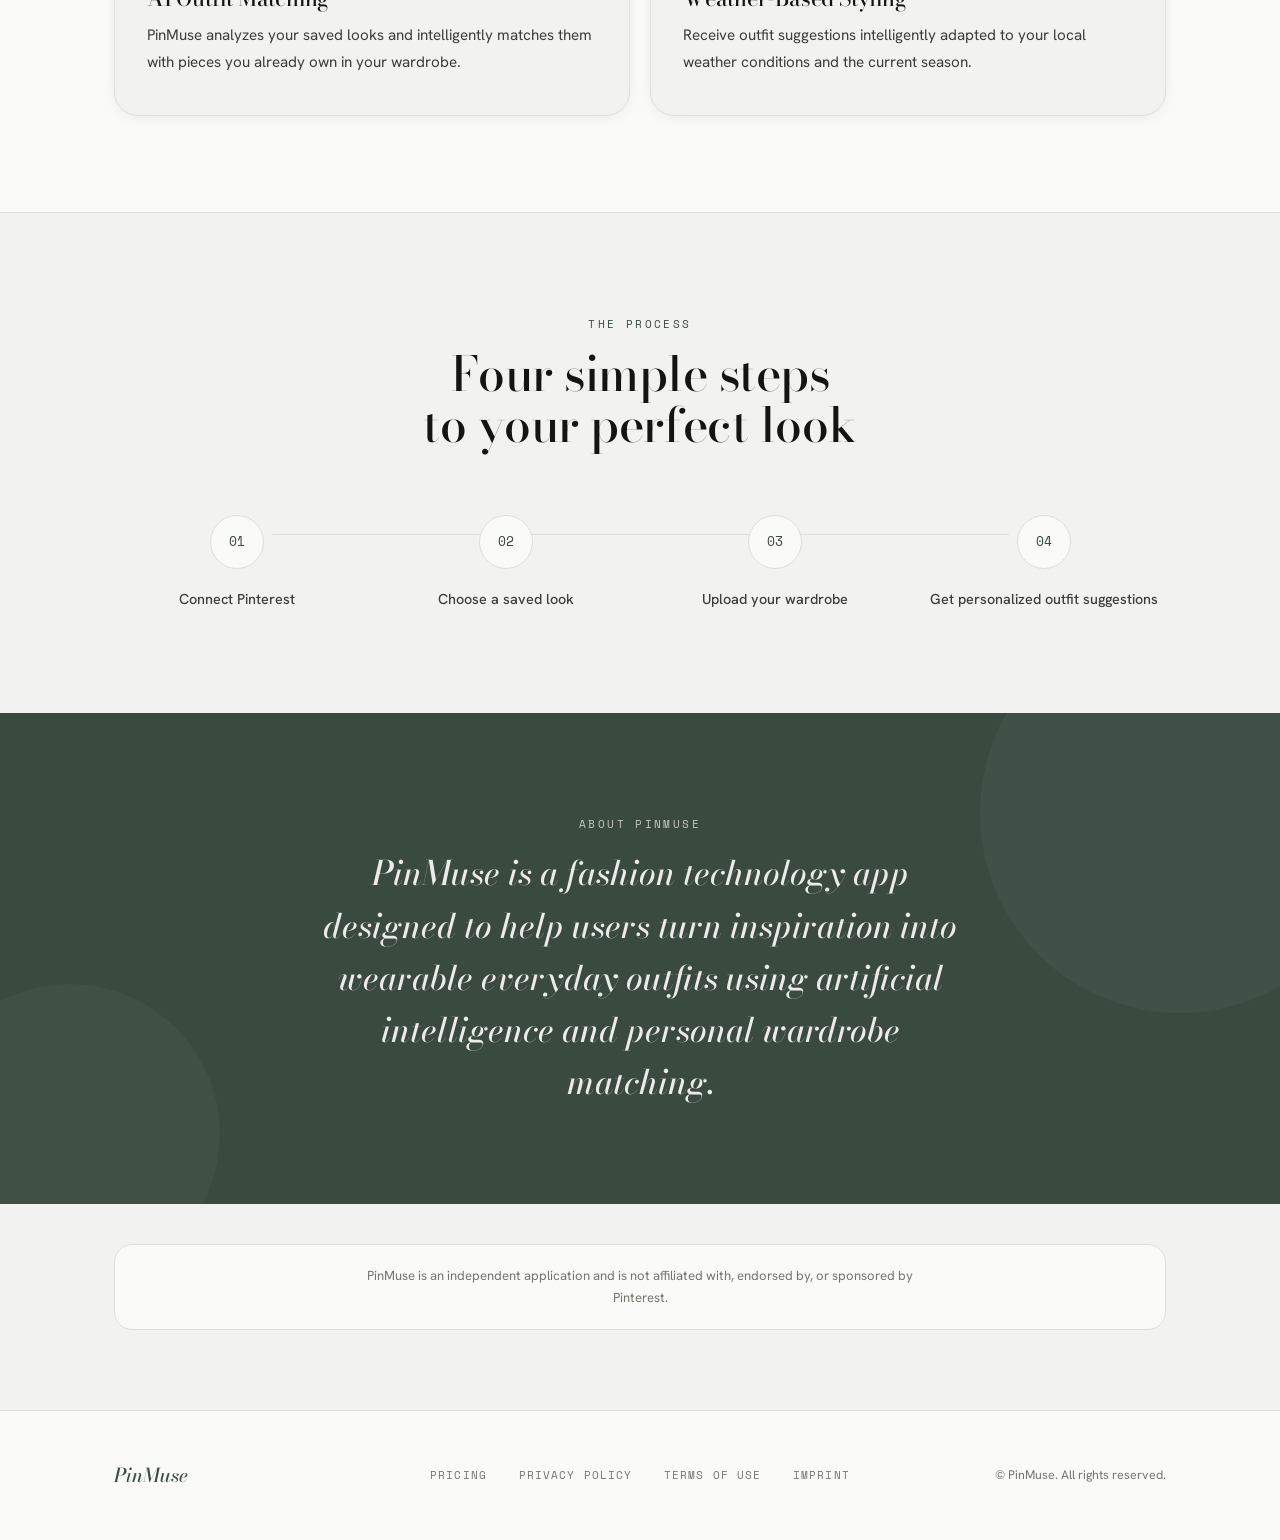
==== commit 4cf3a3d5: "Add pricing page, Terms of Use, and subscription details to Privacy Policy Adds a dedicated pricing " ====
--- a/index.html
+++ b/index.html
@@ -49,6 +49,7 @@
         <ul class="nav-links">
           <li><a href="#features">Features</a></li>
           <li><a href="#how-it-works">How It Works</a></li>
+          <li><a href="/pricing">Pricing</a></li>
           <li><a href="#about">About</a></li>
         </ul>
       </div>
@@ -252,7 +253,9 @@
       <span class="footer-brand-name">PinMuse</span>
 
       <nav class="footer-links" aria-label="Footer navigation">
+        <a href="/pricing">Pricing</a>
         <a href="/privacy-policy">Privacy Policy</a>
+        <a href="/terms-of-use">Terms of Use</a>
         <a href="/imprint">Imprint</a>
       </nav>
 
--- a/styles.css
+++ b/styles.css
@@ -919,3 +919,193 @@
   unicode-bidi: bidi-override;
   display: inline-block;
 }
+
+
+/* ------------------------------------------------------------
+   Pricing
+   ------------------------------------------------------------ */
+.pricing-section {
+  max-width: 940px;
+  margin: 0 auto;
+  padding: 4rem 1.5rem 2rem;
+}
+
+.pricing-grid {
+  display: grid;
+  grid-template-columns: repeat(2, 1fr);
+  gap: 1.5rem;
+  align-items: stretch;
+}
+
+@media (max-width: 700px) {
+  .pricing-grid { grid-template-columns: 1fr; }
+}
+
+.pricing-card {
+  display: flex;
+  flex-direction: column;
+  background: var(--clr-canvas);
+  border: 1px solid var(--clr-line);
+  border-radius: var(--radius-lg);
+  padding: 2.5rem 2.25rem;
+  box-shadow: var(--shadow-sm);
+  position: relative;
+}
+
+.pricing-card--premium {
+  background: var(--clr-paper);
+  border-color: var(--clr-forest);
+  box-shadow: var(--shadow-card);
+}
+
+.pricing-badge {
+  position: absolute;
+  top: -0.7rem;
+  left: 2.25rem;
+  background: var(--grad);
+  color: var(--clr-paper);
+  font-family: var(--font-mono);
+  font-size: 0.62rem;
+  font-weight: 700;
+  letter-spacing: 0.1em;
+  text-transform: uppercase;
+  padding: 0.35rem 0.85rem;
+  border-radius: var(--radius-full);
+  box-shadow: var(--shadow-sm);
+}
+
+.pricing-card-name {
+  display: block;
+  font-family: var(--font-mono);
+  font-size: 0.7rem;
+  font-weight: 700;
+  letter-spacing: 0.14em;
+  text-transform: uppercase;
+  color: var(--clr-ink3);
+  margin-bottom: 1.1rem;
+}
+
+.pricing-card--premium .pricing-card-name {
+  color: var(--clr-forest);
+}
+
+.pricing-price {
+  display: flex;
+  align-items: baseline;
+  gap: 0.4rem;
+}
+
+.pricing-price-amount {
+  font-family: var(--font-display);
+  font-size: clamp(2.4rem, 5vw, 3rem);
+  font-weight: 500;
+  font-style: italic;
+  color: var(--clr-ink);
+  letter-spacing: -0.02em;
+}
+
+.pricing-price-unit {
+  font-size: 0.95rem;
+  color: var(--clr-ink3);
+}
+
+.pricing-price-sub {
+  font-size: 0.85rem;
+  color: var(--clr-ink3);
+  margin-top: 0.35rem;
+  margin-bottom: 2rem;
+}
+
+.pricing-price-sub strong {
+  color: var(--clr-ink2);
+  font-weight: 600;
+}
+
+.pricing-feature-list {
+  list-style: none;
+  padding: 0;
+  margin: 0 0 2rem;
+  display: flex;
+  flex-direction: column;
+  gap: 0.85rem;
+  flex-grow: 1;
+}
+
+.pricing-feature-list li {
+  display: flex;
+  align-items: flex-start;
+  gap: 0.65rem;
+  font-size: 0.92rem;
+  color: var(--clr-ink2);
+  line-height: 1.5;
+}
+
+.pricing-check {
+  width: 18px;
+  height: 18px;
+  flex-shrink: 0;
+  margin-top: 0.15rem;
+  color: var(--clr-forest);
+}
+
+.pricing-cta {
+  width: 100%;
+}
+
+.pricing-footnote {
+  font-size: 0.82rem;
+  color: var(--clr-ink3);
+  text-align: center;
+  margin-top: 2.5rem;
+  line-height: 1.7;
+}
+
+.pricing-footnote a {
+  color: var(--clr-forest);
+  font-weight: 600;
+}
+
+.pricing-faq-section {
+  background: var(--clr-paper);
+  border-top: 1px solid var(--clr-line);
+}
+
+.pricing-faq {
+  max-width: 740px;
+  margin: 0 auto;
+  padding: 4rem 1.5rem 6rem;
+}
+
+.pricing-faq-title {
+  font-family: var(--font-display);
+  font-size: 1.6rem;
+  font-weight: 500;
+  color: var(--clr-ink);
+  margin-bottom: 2rem;
+  letter-spacing: -0.01em;
+}
+
+.faq-item {
+  padding: 1.5rem 0;
+  border-top: 1px solid var(--clr-line);
+}
+
+.faq-item:first-of-type {
+  border-top: none;
+  padding-top: 0;
+}
+
+.faq-item h3 {
+  font-family: var(--font-body);
+  font-size: 1rem;
+  font-weight: 600;
+  color: var(--clr-ink);
+  margin-bottom: 0.5rem;
+}
+
+.faq-item p {
+  font-size: 0.92rem;
+  color: var(--clr-ink2);
+  line-height: 1.75;
+  margin: 0;
+}
